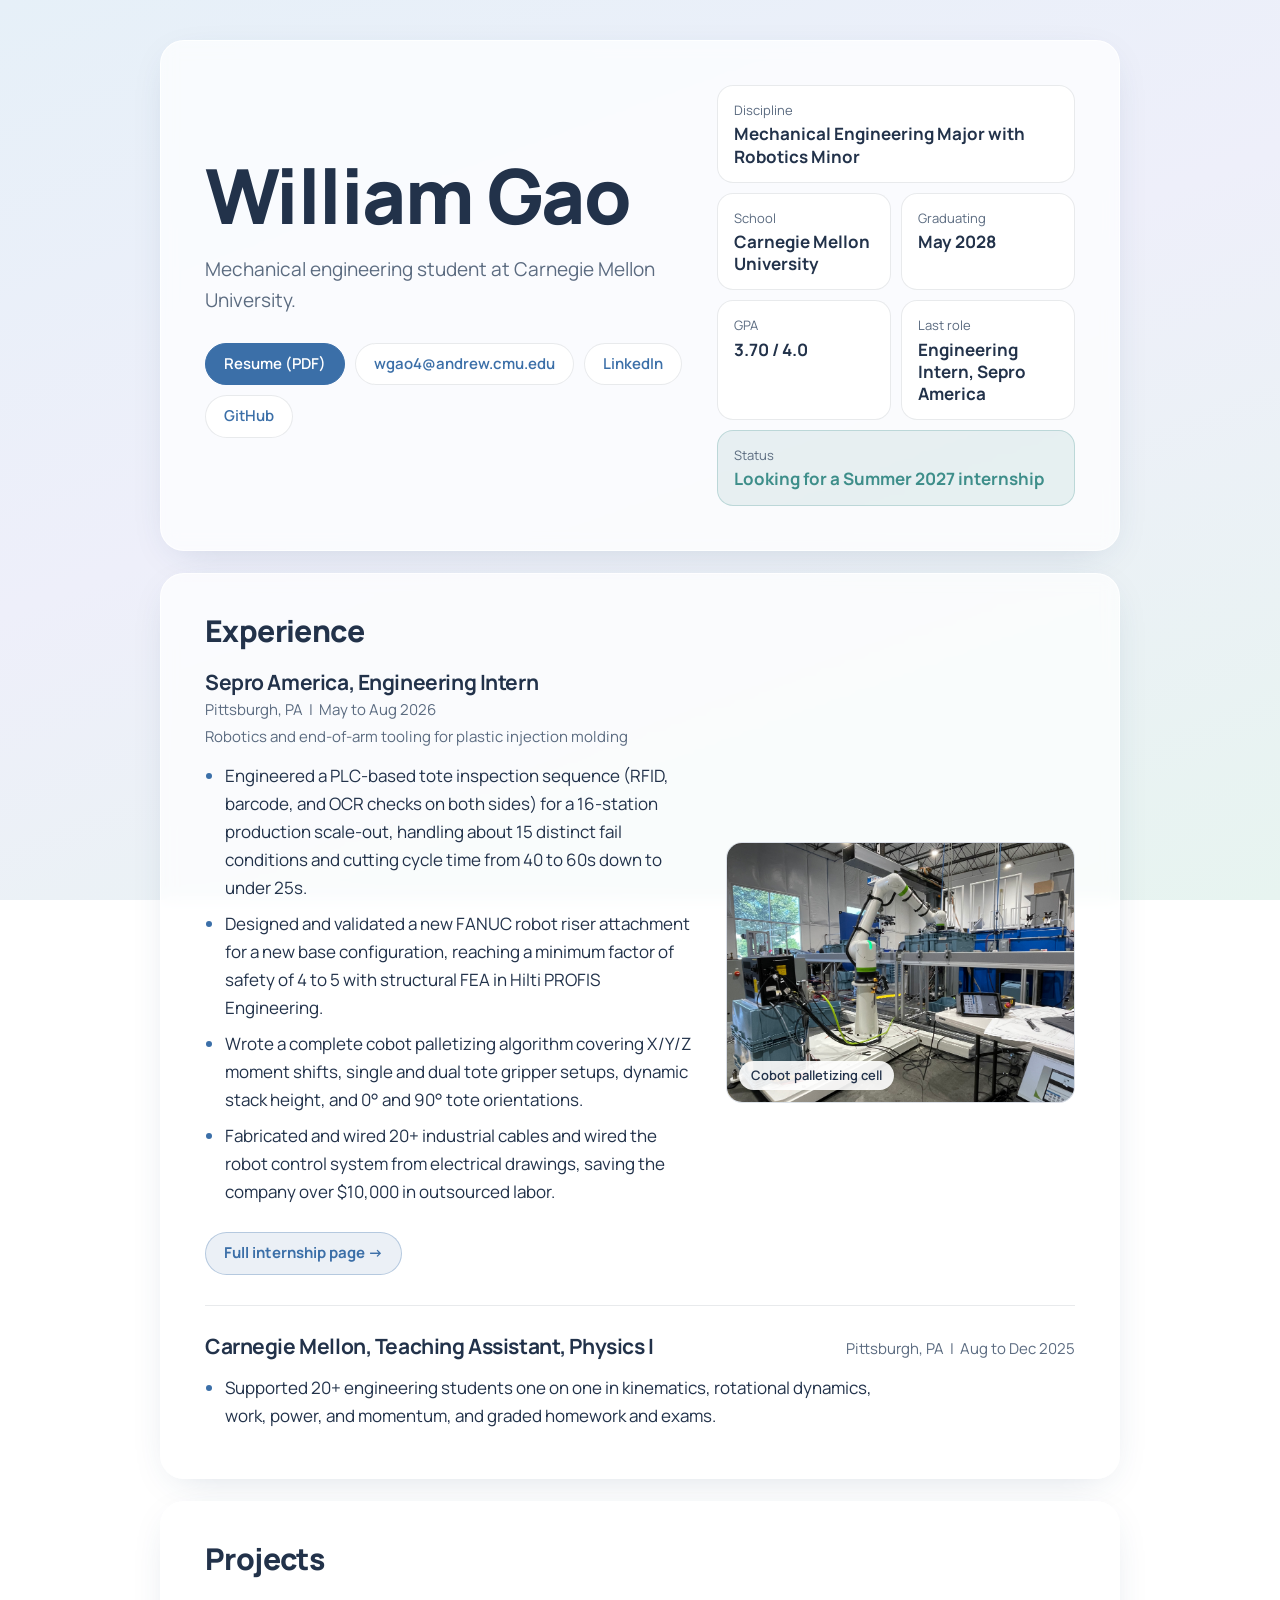
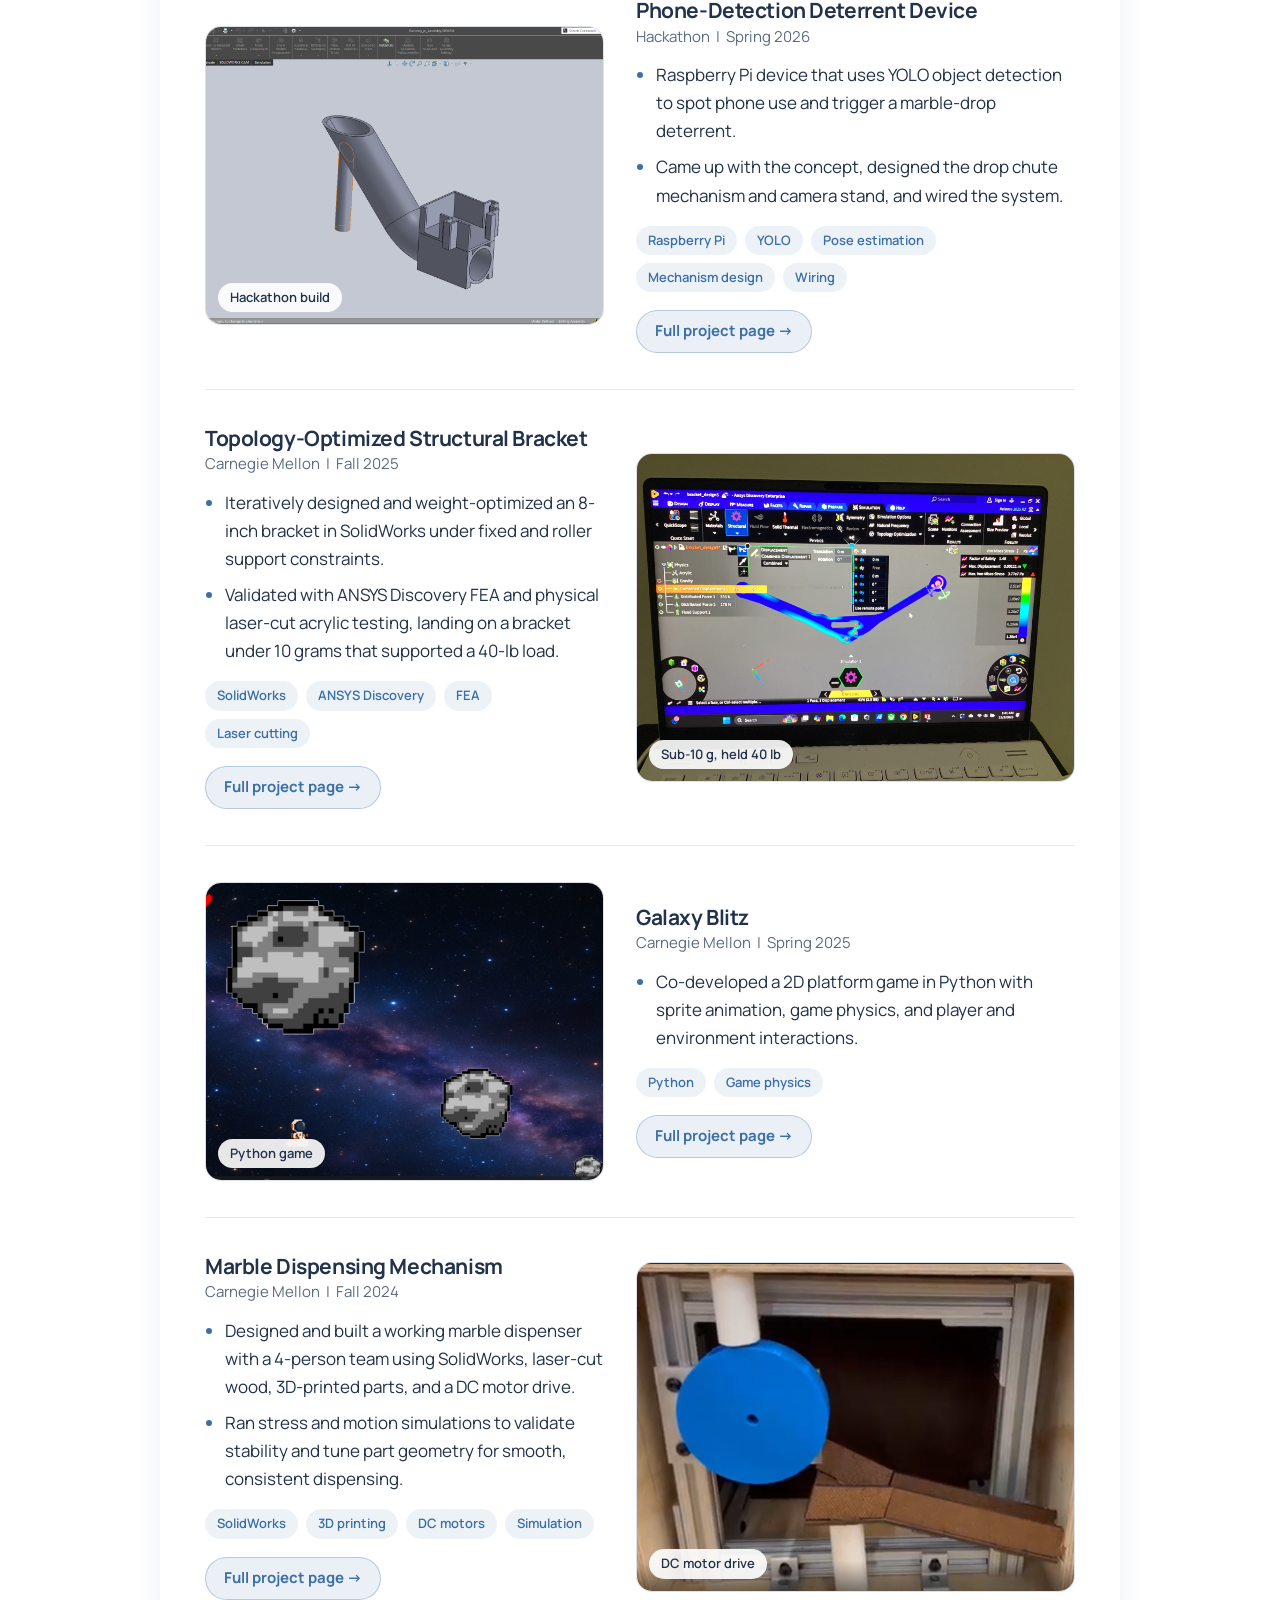
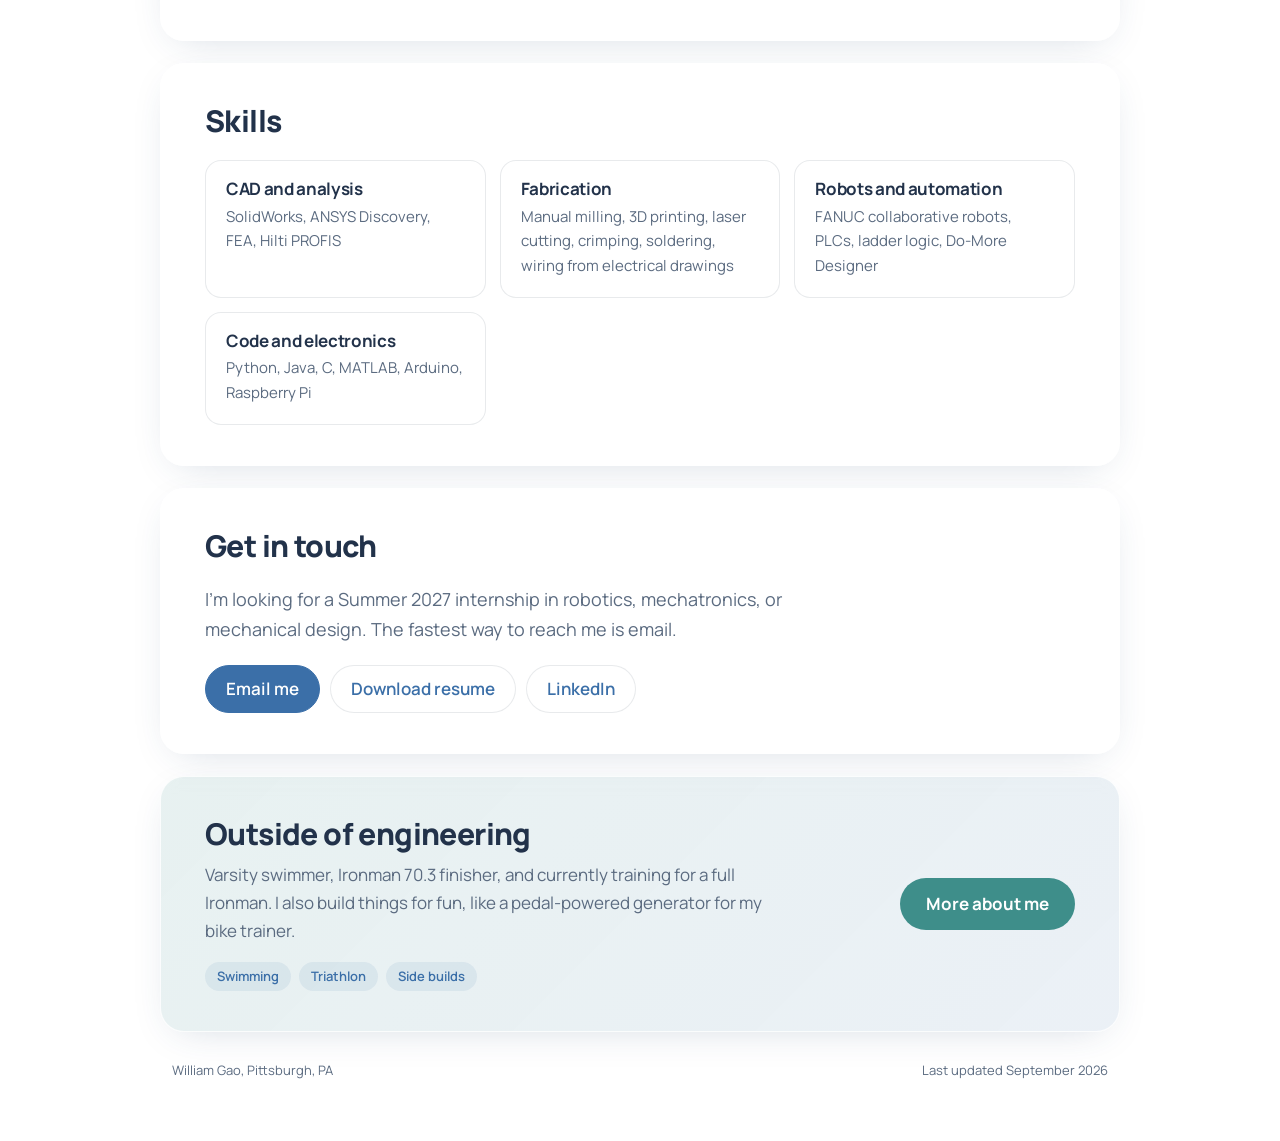
==== index.html @ 98bad340 "df" ====
<!DOCTYPE html>
<html lang="en">
<head>
<meta charset="utf-8">
<meta name="viewport" content="width=device-width, initial-scale=1">
<title>William Gao | Mechanical Engineering & Robotics</title>
<meta name="description" content="Portfolio of William Gao, mechanical engineering and robotics student at Carnegie Mellon University.">
<link rel="preconnect" href="https://fonts.googleapis.com">
<link rel="preconnect" href="https://fonts.gstatic.com" crossorigin>
<link href="https://fonts.googleapis.com/css2?family=Manrope:wght@400;500;600;700;800&display=swap" rel="stylesheet">
<link rel="stylesheet" href="style.css">
</head>
<body>
<main class="sheet">

  <header class="hero">
    <div class="hero-main">
      <h1>William Gao</h1>
      <p class="lede">Mechanical engineering student at Carnegie Mellon University.</p>
      <div class="links">
        <a href="William%20Gao%20-%20Resume.pdf">Resume (PDF)</a>
        <a href="mailto:wgao4@andrew.cmu.edu">wgao4@andrew.cmu.edu</a>
        <a href="https://www.linkedin.com/in/williamgao12">LinkedIn</a>
        <a href="https://github.com/williamgao12">GitHub</a>
      </div>
    </div>
    <div class="titleblock" aria-label="Summary">
      <div class="tb wide"><small>Discipline</small><span>Mechanical Engineering Major with Robotics Minor</span></div>
      <div class="tb l"><small>School</small><span>Carnegie Mellon University</span></div>
      <div class="tb"><small>Graduating</small><span>May 2028</span></div>
      <div class="tb l"><small>GPA</small><span>3.70 / 4.0</span></div>
      <div class="tb"><small>Last role</small><span>Engineering Intern, Sepro America</span></div>
      <div class="tb wide status"><small>Status</small><span>Looking for a Summer 2027 internship</span></div>
    </div>
  </header>

  <section id="experience">
    <h2>Experience</h2>

    <article class="job job-split">
      <div>
        <div class="job-head">
          <h3><a href="experience/sepro.html">Sepro America, Engineering Intern</a></h3>
          <span class="meta">Pittsburgh, PA &nbsp;|&nbsp; May to Aug 2026</span>
        </div>
        <p class="meta">Robotics and end-of-arm tooling for plastic injection molding</p>
        <ul class="points">
          <li>Engineered a PLC-based tote inspection sequence (RFID, barcode, and OCR checks on both sides) for a 16-station production scale-out, handling about 15 distinct fail conditions and cutting cycle time from 40 to 60s down to under 25s.</li>
          <li>Designed and validated a new FANUC robot riser attachment for a new base configuration, reaching a minimum factor of safety of 4 to 5 with structural FEA in Hilti PROFIS Engineering.</li>
          <li>Wrote a complete cobot palletizing algorithm covering X/Y/Z moment shifts, single and dual tote gripper setups, dynamic stack height, and 0° and 90° tote orientations.</li>
          <li>Fabricated and wired 20+ industrial cables and wired the robot control system from electrical drawings, saving the company over $10,000 in outsourced labor.</li>
        </ul>
        <a class="more" href="experience/sepro.html">Full internship page</a>
      </div>
      <figure class="fig">
        <img src="images/sepro-1.jpg" alt="FANUC cobot palletizing cell at Sepro America" onerror="this.parentElement.classList.add('missing')">
        <div class="empty">Add the cobot photo here:<br>images/sepro-1.jpg</div>
        <figcaption>Cobot palletizing cell</figcaption>
      </figure>
    </article>

    <article class="job">
      <div class="job-head">
        <h3>Carnegie Mellon, Teaching Assistant, Physics I</h3>
        <span class="meta">Pittsburgh, PA &nbsp;|&nbsp; Aug to Dec 2025</span>
      </div>
      <ul class="points">
        <li>Supported 20+ engineering students one on one in kinematics, rotational dynamics, work, power, and momentum, and graded homework and exams.</li>
      </ul>
    </article>
  </section>

  <section id="projects">
    <h2>Projects</h2>

    <!-- To add a photo: put the file in an "images" folder next to this page, using the file name shown in each box. -->

    <article class="project">
      <figure class="fig">
        <img src="images/phone-deterrent.png" alt="Phone-detection deterrent device with camera stand and marble chute" onerror="this.parentElement.classList.add('missing')">
        <div class="empty">Add a photo or GIF here:<br>images/phone-deterrent.png</div>
        <figcaption>Hackathon build</figcaption>
      </figure>
      <div>
        <h3><a href="projects/phone-deterrent.html">Phone-Detection Deterrent Device</a></h3>
        <p class="meta">Hackathon &nbsp;|&nbsp; Spring 2026</p>
        <ul class="points">
          <li>Raspberry Pi device that uses YOLO object detection to spot phone use and trigger a marble-drop deterrent.</li>
          <li>Came up with the concept, designed the drop chute mechanism and camera stand, and wired the system.</li>
        </ul>
        <ul class="tags"><li>Raspberry Pi</li><li>YOLO</li><li>Pose estimation</li><li>Mechanism design</li><li>Wiring</li></ul>
        <a class="more" href="projects/phone-deterrent.html">Full project page</a>
      </div>
    </article>

    <article class="project">
      <figure class="fig">
        <img src="images/bracket.jpg" alt="Topology-optimized laser-cut acrylic bracket under load" onerror="this.parentElement.classList.add('missing')">
        <div class="empty">Add a photo or FEA screenshot here:<br>images/bracket.jpg</div>
        <figcaption>Sub-10 g, held 40 lb</figcaption>
      </figure>
      <div>
        <h3><a href="projects/bracket.html">Topology-Optimized Structural Bracket</a></h3>
        <p class="meta">Carnegie Mellon &nbsp;|&nbsp; Fall 2025</p>
        <ul class="points">
          <li>Iteratively designed and weight-optimized an 8-inch bracket in SolidWorks under fixed and roller support constraints.</li>
          <li>Validated with ANSYS Discovery FEA and physical laser-cut acrylic testing, landing on a bracket under 10 grams that supported a 40-lb load.</li>
        </ul>
        <ul class="tags"><li>SolidWorks</li><li>ANSYS Discovery</li><li>FEA</li><li>Laser cutting</li></ul>
        <a class="more" href="projects/bracket.html">Full project page</a>
      </div>
    </article>

    <article class="project">
      <figure class="fig">
        <img src="images/galaxy-blitz.png" alt="Screenshot of the Galaxy Blitz 2D game" onerror="this.parentElement.classList.add('missing')">
        <div class="empty">Add a screenshot here:<br>images/galaxy-blitz.png</div>
        <figcaption>Python game</figcaption>
      </figure>
      <div>
        <h3><a href="projects/galaxy-blitz.html">Galaxy Blitz</a></h3>
        <p class="meta">Carnegie Mellon &nbsp;|&nbsp; Spring 2025</p>
        <ul class="points">
          <li>Co-developed a 2D platform game in Python with sprite animation, game physics, and player and environment interactions.</li>
        </ul>
        <ul class="tags"><li>Python</li><li>Game physics</li></ul>
        <a class="more" href="projects/galaxy-blitz.html">Full project page</a>
      </div>
    </article>

    <article class="project">
      <figure class="fig">
        <img src="images/marble-dispenser.png" alt="Motor-driven marble dispensing mechanism" onerror="this.parentElement.classList.add('missing')">
        <div class="empty">Add a photo or GIF here:<br>images/marble-dispenser.jpg</div>
        <figcaption>DC motor drive</figcaption>
      </figure>
      <div>
        <h3><a href="projects/marble-dispenser.html">Marble Dispensing Mechanism</a></h3>
        <p class="meta">Carnegie Mellon &nbsp;|&nbsp; Fall 2024</p>
        <ul class="points">
          <li>Designed and built a working marble dispenser with a 4-person team using SolidWorks, laser-cut wood, 3D-printed parts, and a DC motor drive.</li>
          <li>Ran stress and motion simulations to validate stability and tune part geometry for smooth, consistent dispensing.</li>
        </ul>
        <ul class="tags"><li>SolidWorks</li><li>3D printing</li><li>DC motors</li><li>Simulation</li></ul>
        <a class="more" href="projects/marble-dispenser.html">Full project page</a>
      </div>
    </article>
  </section>

  <section id="skills">
    <h2>Skills</h2>
    <div class="skills">
      <div><h3>CAD and analysis</h3><p>SolidWorks, ANSYS Discovery, FEA, Hilti PROFIS</p></div>
      <div><h3>Fabrication</h3><p>Manual milling, 3D printing, laser cutting, crimping, soldering, wiring from electrical drawings</p></div>
      <div><h3>Robots and automation</h3><p>FANUC collaborative robots, PLCs, ladder logic, Do-More Designer</p></div>
      <div><h3>Code and electronics</h3><p>Python, Java, C, MATLAB, Arduino, Raspberry Pi</p></div>
    </div>
  </section>

  <section id="contact" class="contact">
    <h2>Get in touch</h2>
    <p>I'm looking for a Summer 2027 internship in robotics, mechatronics, or mechanical design. The fastest way to reach me is email.</p>
    <div class="links">
      <a href="mailto:wgao4@andrew.cmu.edu">Email me</a>
      <a href="William%20Gao%20-%20Resume.pdf">Download resume</a>
      <a href="https://www.linkedin.com/in/williamgao12">LinkedIn</a>
    </div>
  </section>

  <section id="about" class="about-teaser">
    <div>
      <h2>Outside of engineering</h2>
      <p>Varsity swimmer, Ironman 70.3 finisher, and currently training for a full Ironman. I also build things for fun, like a pedal-powered generator for my bike trainer.</p>
      <ul class="tags"><li>Swimming</li><li>Triathlon</li><li>Side builds</li></ul>
    </div>
    <a class="about-btn" href="about.html">More about me</a>
  </section>

  <footer>
    <span>William Gao, Pittsburgh, PA</span>
    <span>Last updated September 2026</span>
  </footer>
</main>
</body>
</html>
---- style.css ----
:root {
  --text: #22324A;
  --text-soft: #5B6B80;
  --accent: #3B6FA8;
  --teal: #3E8E8A;
  --card: rgba(255, 255, 255, 0.72);
  --card-solid: #FFFFFF;
  --hairline: rgba(34, 50, 74, 0.10);
  --radius-lg: 24px;
  --radius-md: 16px;
  --radius-sm: 999px;
}

* { box-sizing: border-box; margin: 0; padding: 0; }
html { scroll-behavior: smooth; }
@media (prefers-reduced-motion: reduce) { html { scroll-behavior: auto; } }

body {
  font-family: "Manrope", "Segoe UI", system-ui, sans-serif;
  font-size: 17px;
  line-height: 1.65;
  color: var(--text);
  min-height: 100vh;
  background: linear-gradient(160deg, #E6F0F8 0%, #EEEFFA 45%, #E7F4F0 100%) fixed;
}

a { color: var(--accent); text-decoration: none; }
a:hover { text-decoration: underline; text-underline-offset: 3px; }
a:focus-visible, button:focus-visible { outline: 2px solid var(--accent); outline-offset: 3px; border-radius: 6px; }

h1, h2, h3 { font-family: "Manrope", "Segoe UI", sans-serif; line-height: 1.15; letter-spacing: -0.02em; }

/* Page wrapper: a column of soft floating cards */
.sheet {
  max-width: 1000px;
  margin: 40px auto;
  padding: 0 20px;
  display: flex;
  flex-direction: column;
  gap: 22px;
}

.hero, section, .phero, .crumb {
  background: var(--card);
  border: 1px solid rgba(255, 255, 255, 0.8);
  border-radius: var(--radius-lg);
  box-shadow: 0 10px 40px -18px rgba(40, 70, 110, 0.25);
  backdrop-filter: blur(8px);
  -webkit-backdrop-filter: blur(8px);
}

/* Hero */
.hero, .phero { display: grid; grid-template-columns: 1.35fr 1fr; gap: 28px; padding: 44px; align-items: center; }
.hero-main, .phero-main { padding: 0; }
.hero h1 { font-size: clamp(46px, 7vw, 76px); font-weight: 800; }
.phero h1 { font-size: clamp(34px, 5vw, 54px); font-weight: 800; }
.hero .lede, .phero .lede { font-size: 19px; color: var(--text-soft); margin-top: 14px; max-width: 40ch; }
.hero .links { margin-top: 26px; display: flex; flex-wrap: wrap; gap: 10px; }
.hero .links a {
  padding: 8px 18px; border-radius: var(--radius-sm); font-weight: 600; font-size: 15px;
  background: var(--card-solid); border: 1px solid var(--hairline);
}
.hero .links a:first-child { background: var(--accent); color: #fff; border-color: var(--accent); }
.hero .links a:hover { text-decoration: none; filter: brightness(0.97); }

.aside { margin-top: 22px; font-size: 14px; }
.aside a { color: var(--text-soft); border-bottom: 1px dotted var(--text-soft); }
.aside a:hover { color: var(--accent); border-color: var(--accent); text-decoration: none; }

/* Summary box */
.titleblock { display: grid; grid-template-columns: 1fr 1fr; gap: 10px; }
.tb { background: var(--card-solid); border-radius: var(--radius-md); padding: 14px 16px; border: 1px solid var(--hairline); }
.tb.wide { grid-column: 1 / -1; }
.tb small { display: block; font-size: 13px; color: var(--text-soft); margin-bottom: 2px; }
.tb span { font-size: 17px; font-weight: 700; line-height: 1.3; display: block; }
.tb.status { background: rgba(62, 142, 138, 0.10); border-color: rgba(62, 142, 138, 0.25); }
.tb.status span { color: var(--teal); }

/* Sections */
section { padding: 40px 44px; }
h2 { font-size: 30px; font-weight: 800; margin-bottom: 22px; }
h3 { font-size: 21px; font-weight: 700; }
.meta { color: var(--text-soft); font-size: 15px; margin-top: 2px; }

ul.points { margin-top: 12px; padding-left: 20px; max-width: 70ch; }
ul.points li { margin-bottom: 8px; }
ul.points li::marker { color: var(--accent); }

/* Experience */
.job + .job { margin-top: 30px; padding-top: 28px; border-top: 1px solid var(--hairline); }
.job-head { display: flex; justify-content: space-between; flex-wrap: wrap; gap: 4px 20px; align-items: baseline; }

/* Projects on home page */
.project { display: grid; grid-template-columns: 1fr 1.1fr; gap: 32px; align-items: center; }
.project + .project { margin-top: 36px; padding-top: 36px; border-top: 1px solid var(--hairline); }
.project:nth-of-type(even) .fig { order: 2; }
.project h3 a, .job h3 a { color: var(--text); }
.project h3 a:hover, .job h3 a:hover { color: var(--accent); }
.more { display: inline-block; margin-top: 16px; font-weight: 700; font-size: 15px; }

.fig {
  position: relative; border-radius: var(--radius-md); overflow: hidden; aspect-ratio: 4 / 3;
  background: linear-gradient(135deg, #F3F7FB, #EEF1F9);
  border: 1px solid var(--hairline);
}
.fig img, .fig video { width: 100%; height: 100%; object-fit: cover; display: block; }
.fig .empty { position: absolute; inset: 0; display: none; place-items: center; text-align: center; padding: 24px; color: var(--text-soft); font-size: 14px; }
.fig.missing .empty { display: grid; }
.fig.missing img, .fig.missing video { display: none; }
.job-media { margin-top: 22px; grid-template-columns: repeat(auto-fit, minmax(220px, 1fr)); }
.fig figcaption {
  position: absolute; left: 12px; bottom: 12px; font-size: 13px; font-weight: 600;
  padding: 4px 12px; border-radius: var(--radius-sm);
  background: rgba(255, 255, 255, 0.9); color: var(--text);
}

.tags { display: flex; flex-wrap: wrap; gap: 8px; margin-top: 16px; }
.tags li { list-style: none; font-size: 13px; font-weight: 600; padding: 4px 12px; border-radius: var(--radius-sm); background: rgba(59, 111, 168, 0.09); color: var(--accent); }

/* Skills */
.skills { display: grid; grid-template-columns: repeat(auto-fit, minmax(210px, 1fr)); gap: 14px; }
.skills div { background: var(--card-solid); border: 1px solid var(--hairline); border-radius: var(--radius-md); padding: 18px 20px; }
.skills h3 { font-size: 17px; margin-bottom: 6px; }
.skills p { color: var(--text-soft); font-size: 15px; }

/* Contact */
.contact p { max-width: 60ch; font-size: 18px; color: var(--text-soft); }
.contact .links { margin-top: 20px; display: flex; flex-wrap: wrap; gap: 10px; }
.contact .links a { padding: 9px 20px; border-radius: var(--radius-sm); font-weight: 600; background: var(--card-solid); border: 1px solid var(--hairline); }
.contact .links a:first-child { background: var(--accent); color: #fff; border-color: var(--accent); }
.contact .links a:hover { text-decoration: none; filter: brightness(0.97); }

footer { padding: 6px 12px 20px; font-size: 13px; color: var(--text-soft); display: flex; justify-content: space-between; flex-wrap: wrap; gap: 8px; }

/* Project detail pages */
.crumb { align-self: flex-start; padding: 8px 18px; border-radius: var(--radius-sm); font-weight: 600; font-size: 15px; }
.prose { max-width: 68ch; }
.prose p + p { margin-top: 14px; }
.todo { border-radius: var(--radius-md); padding: 14px 18px; background: rgba(59, 111, 168, 0.07); border: 1px dashed rgba(59, 111, 168, 0.35); color: var(--text-soft); font-style: italic; }
.gallery { display: grid; grid-template-columns: repeat(auto-fit, minmax(260px, 1fr)); gap: 18px; }
.pager { display: flex; justify-content: space-between; flex-wrap: wrap; gap: 12px; font-weight: 700; }
section:has(.pager) { padding: 22px 32px; }

@media (max-width: 760px) {
  body { font-size: 16px; }
  .sheet { margin: 18px auto; padding: 0 12px; gap: 16px; }
  .hero, .phero { grid-template-columns: 1fr; padding: 28px 22px; }
  section { padding: 28px 22px; }
  .project { grid-template-columns: 1fr; gap: 18px; }
  .project:nth-of-type(even) .fig { order: 0; }
}

.about-teaser { display: flex; align-items: center; justify-content: space-between; gap: 28px; flex-wrap: wrap;
  background: linear-gradient(135deg, rgba(62, 142, 138, 0.12), rgba(59, 111, 168, 0.10)); }
.about-teaser h2 { margin-bottom: 10px; }
.about-teaser p { max-width: 56ch; color: var(--text-soft); font-size: 17px; }
.about-btn { flex-shrink: 0; padding: 12px 26px; border-radius: 999px; font-weight: 700; background: var(--teal); color: #fff; }
.about-btn:hover { text-decoration: none; filter: brightness(0.95); }

.fig:has(video):not(.missing) { aspect-ratio: auto; background: #1f2a3a; }
.fig video { height: auto; max-height: 80vh; object-fit: contain; }


/* Quick questions bubbles on the about page */
.qa-grid { display: grid; grid-template-columns: repeat(auto-fit, minmax(210px, 1fr)); gap: 14px; }
.qa { background: var(--card-solid); border: 1px solid var(--hairline); border-radius: 20px 20px 20px 6px; padding: 16px 18px; }
.qa .q { font-size: 14px; font-weight: 700; color: var(--accent); }
.qa .a { margin-top: 4px; font-size: 16px; color: var(--text); }


/* Text next to photo/video on the Sepro page */
.split { display: grid; grid-template-columns: 1.25fr 1fr; gap: 36px; align-items: center; }
.split .prose { margin-top: 18px; }
.split .fig:has(video):not(.missing) { max-width: 360px; justify-self: center; width: 100%; }
@media (max-width: 760px) {
  .split { grid-template-columns: 1fr; gap: 22px; }
}


/* Two photos stacked on the right */
.media-stack { display: flex; flex-direction: column; gap: 16px; }


/* Make "Full project page" links look like buttons */
.more {
  display: inline-block;
  margin-top: 18px;
  padding: 8px 18px;
  border-radius: 999px;
  font-size: 15px;
  font-weight: 700;
  color: var(--accent);
  background: rgba(59, 111, 168, 0.10);
  border: 1px solid rgba(59, 111, 168, 0.30);
  transition: background 0.15s ease, color 0.15s ease;
}
.more::after { content: " \2192"; }
.more:hover {
  text-decoration: none;
  color: #fff;
  background: var(--accent);
  border-color: var(--accent);
}


/* Sepro experience with the cobot photo beside it on the home page */
.job-split { display: grid; grid-template-columns: 1.4fr 1fr; gap: 32px; align-items: center; }
.job-split .job-head { flex-direction: column; gap: 2px; }
@media (max-width: 760px) { .job-split { grid-template-columns: 1fr; gap: 18px; } }


/* Let video boxes hug the video instead of stretching to match photos */
.gallery { align-items: start; }
.fig:has(video):not(.missing) { background: transparent; border: none; }
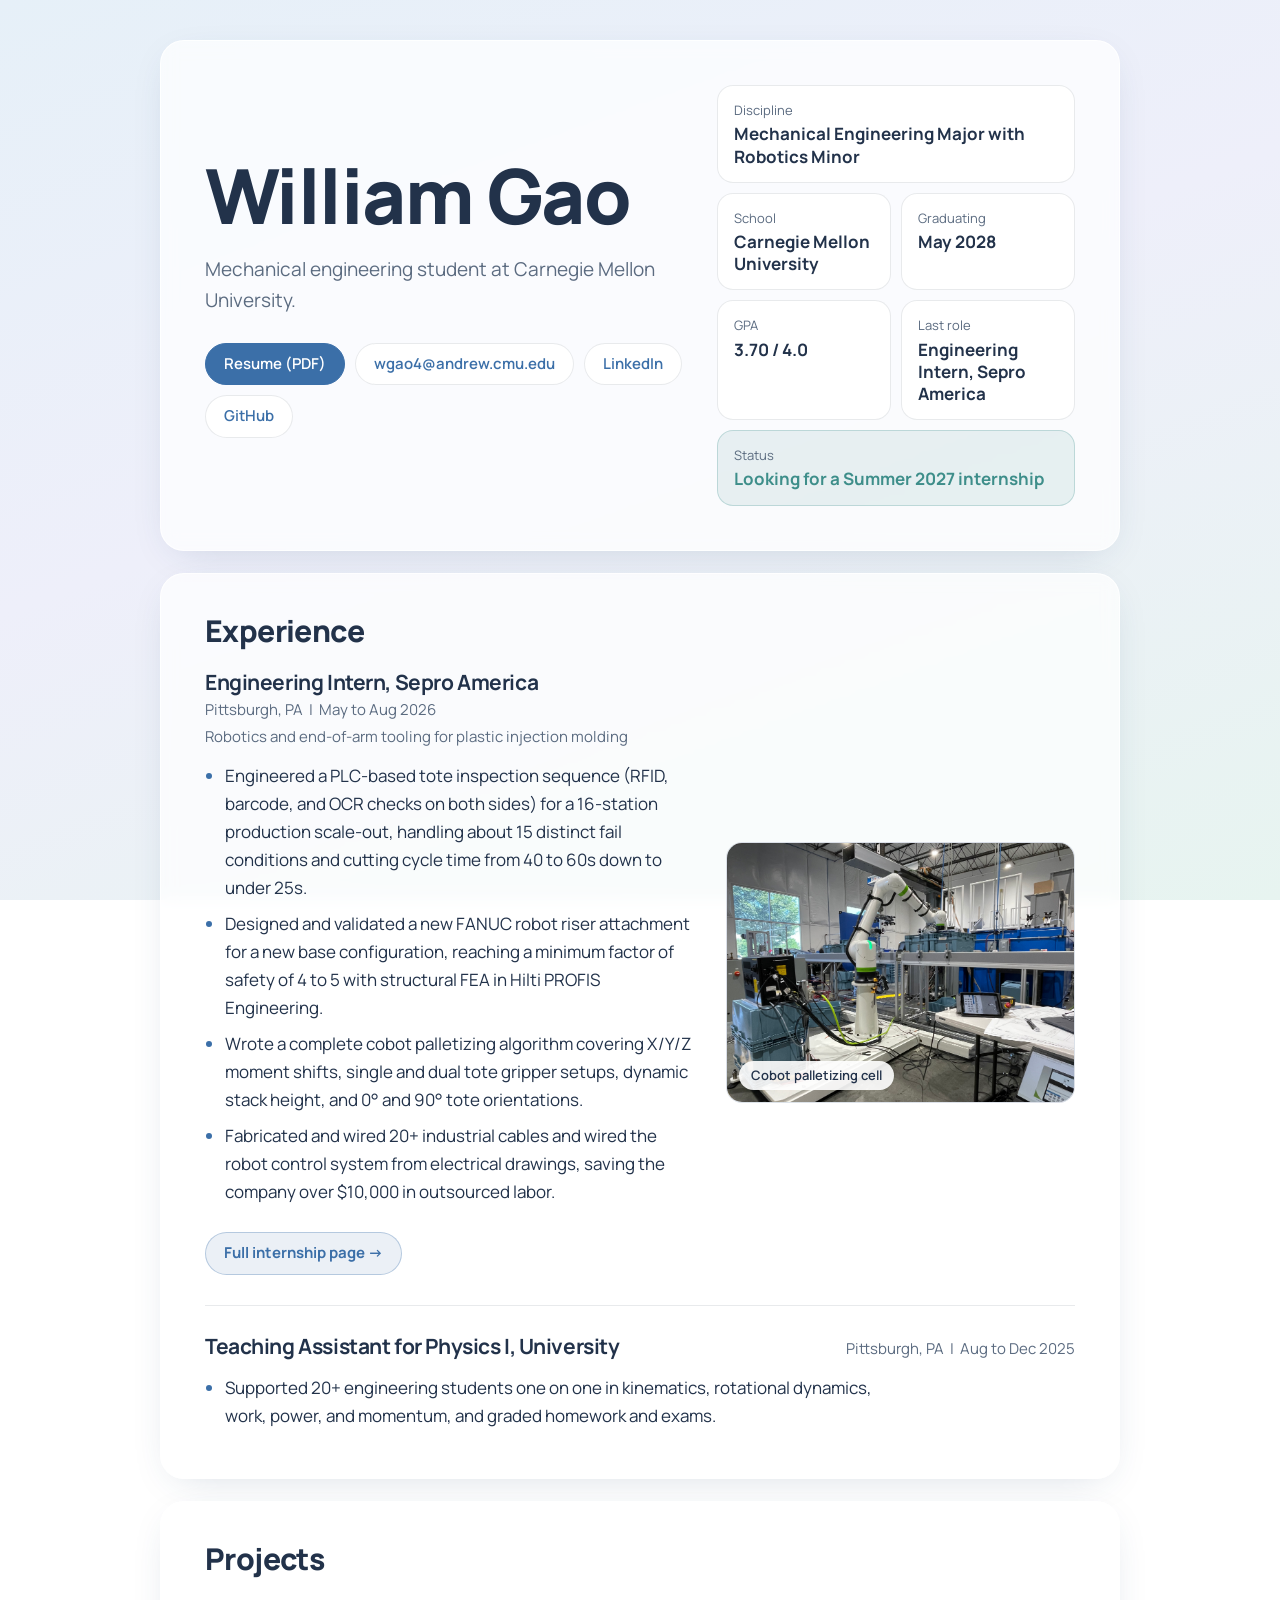
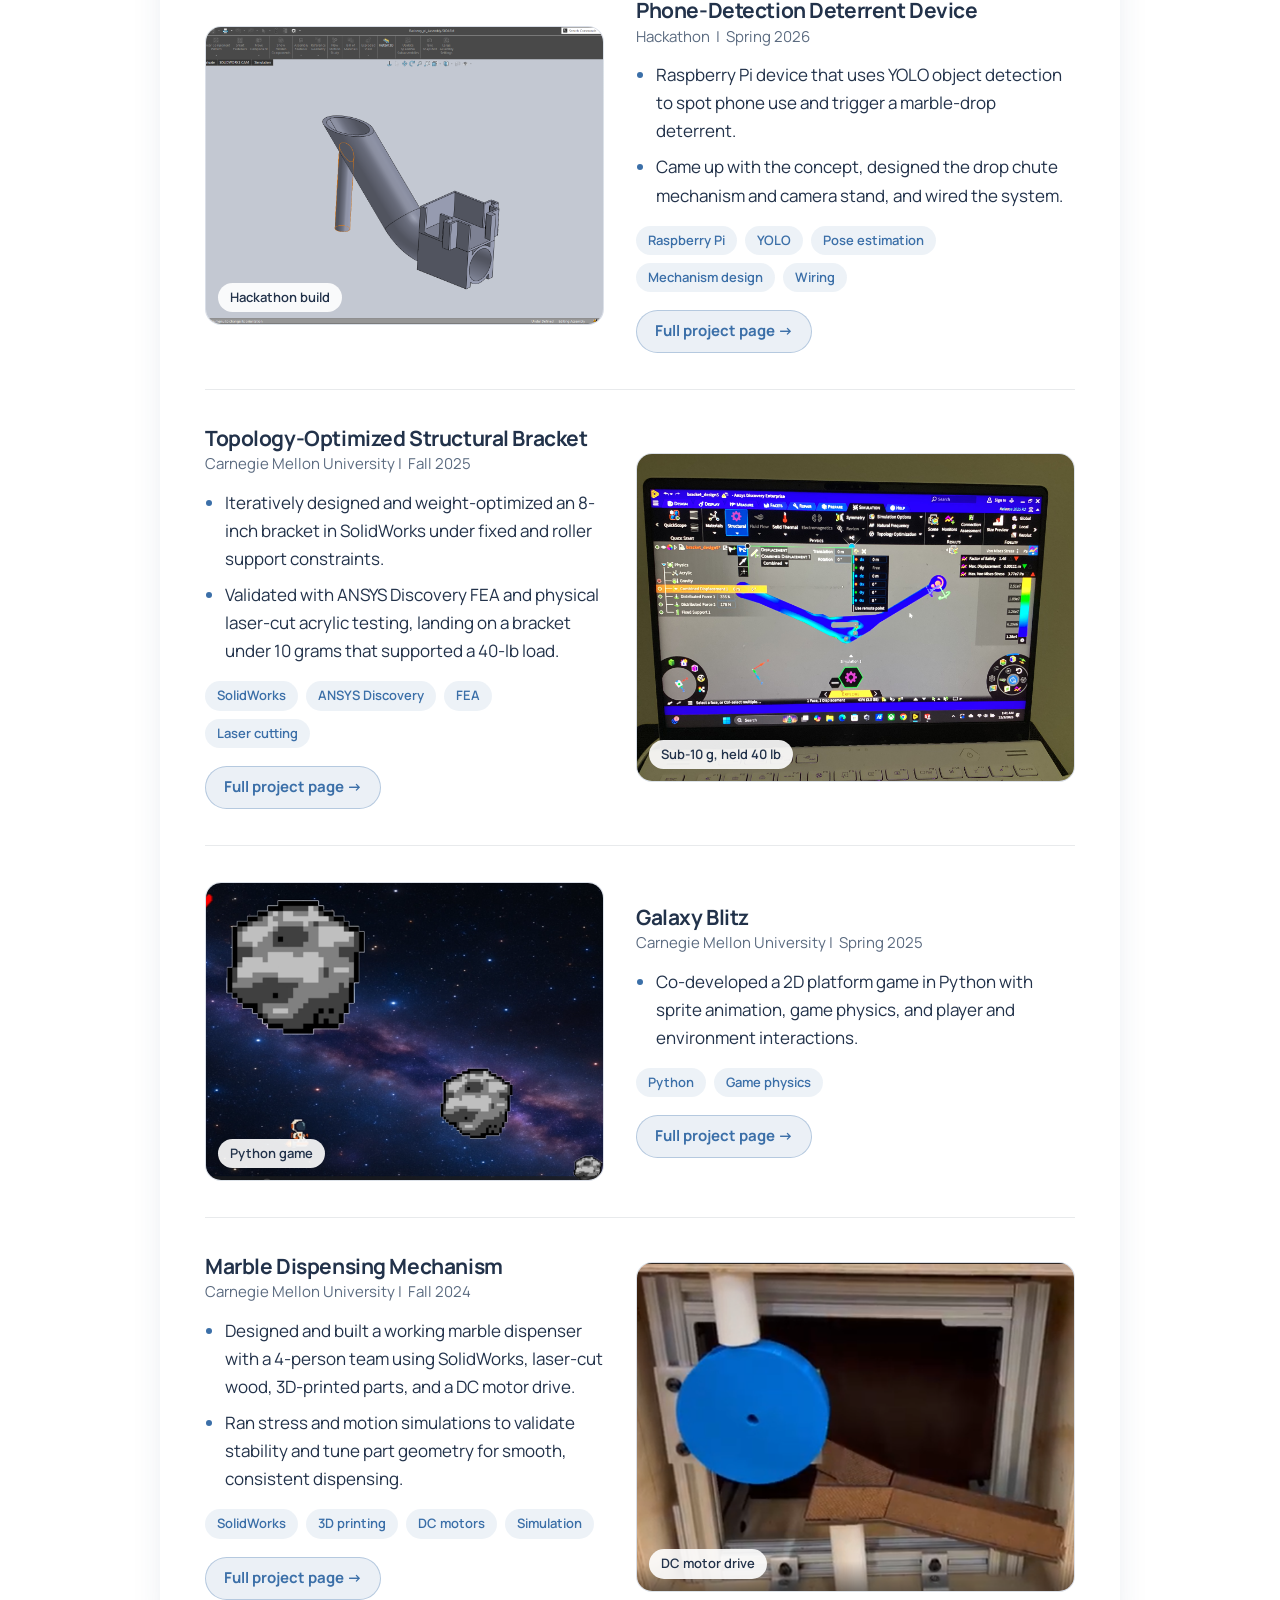
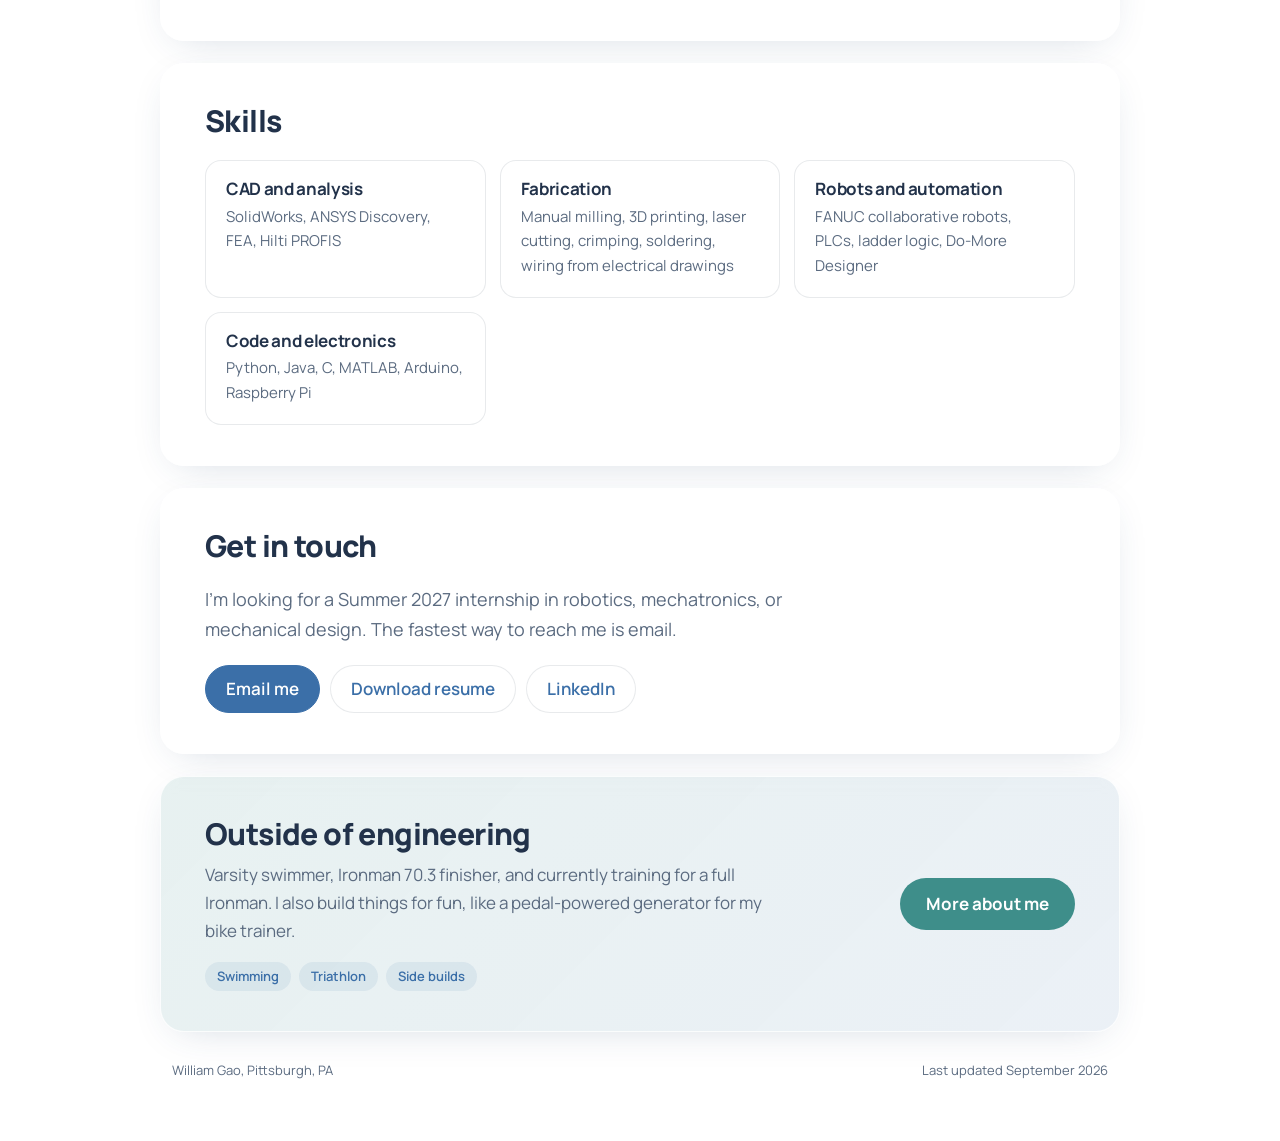
==== commit 0c00745f: "sdf" ====
--- a/index.html
+++ b/index.html
@@ -40,7 +40,7 @@
     <article class="job job-split">
       <div>
         <div class="job-head">
-          <h3><a href="experience/sepro.html">Sepro America, Engineering Intern</a></h3>
+          <h3><a href="experience/sepro.html">Engineering Intern, Sepro America</a></h3>
           <span class="meta">Pittsburgh, PA &nbsp;|&nbsp; May to Aug 2026</span>
         </div>
         <p class="meta">Robotics and end-of-arm tooling for plastic injection molding</p>
@@ -61,7 +61,7 @@
 
     <article class="job">
       <div class="job-head">
-        <h3>Carnegie Mellon, Teaching Assistant, Physics I</h3>
+        <h3>Teaching Assistant for Physics I, University</h3>
         <span class="meta">Pittsburgh, PA &nbsp;|&nbsp; Aug to Dec 2025</span>
       </div>
       <ul class="points">
@@ -101,7 +101,7 @@
       </figure>
       <div>
         <h3><a href="projects/bracket.html">Topology-Optimized Structural Bracket</a></h3>
-        <p class="meta">Carnegie Mellon &nbsp;|&nbsp; Fall 2025</p>
+        <p class="meta">Carnegie Mellon University&nbsp;|&nbsp; Fall 2025</p>
         <ul class="points">
           <li>Iteratively designed and weight-optimized an 8-inch bracket in SolidWorks under fixed and roller support constraints.</li>
           <li>Validated with ANSYS Discovery FEA and physical laser-cut acrylic testing, landing on a bracket under 10 grams that supported a 40-lb load.</li>
@@ -119,7 +119,7 @@
       </figure>
       <div>
         <h3><a href="projects/galaxy-blitz.html">Galaxy Blitz</a></h3>
-        <p class="meta">Carnegie Mellon &nbsp;|&nbsp; Spring 2025</p>
+        <p class="meta">Carnegie Mellon University&nbsp;|&nbsp; Spring 2025</p>
         <ul class="points">
           <li>Co-developed a 2D platform game in Python with sprite animation, game physics, and player and environment interactions.</li>
         </ul>
@@ -136,7 +136,7 @@
       </figure>
       <div>
         <h3><a href="projects/marble-dispenser.html">Marble Dispensing Mechanism</a></h3>
-        <p class="meta">Carnegie Mellon &nbsp;|&nbsp; Fall 2024</p>
+        <p class="meta">Carnegie Mellon University&nbsp;|&nbsp; Fall 2024</p>
         <ul class="points">
           <li>Designed and built a working marble dispenser with a 4-person team using SolidWorks, laser-cut wood, 3D-printed parts, and a DC motor drive.</li>
           <li>Ran stress and motion simulations to validate stability and tune part geometry for smooth, consistent dispensing.</li>
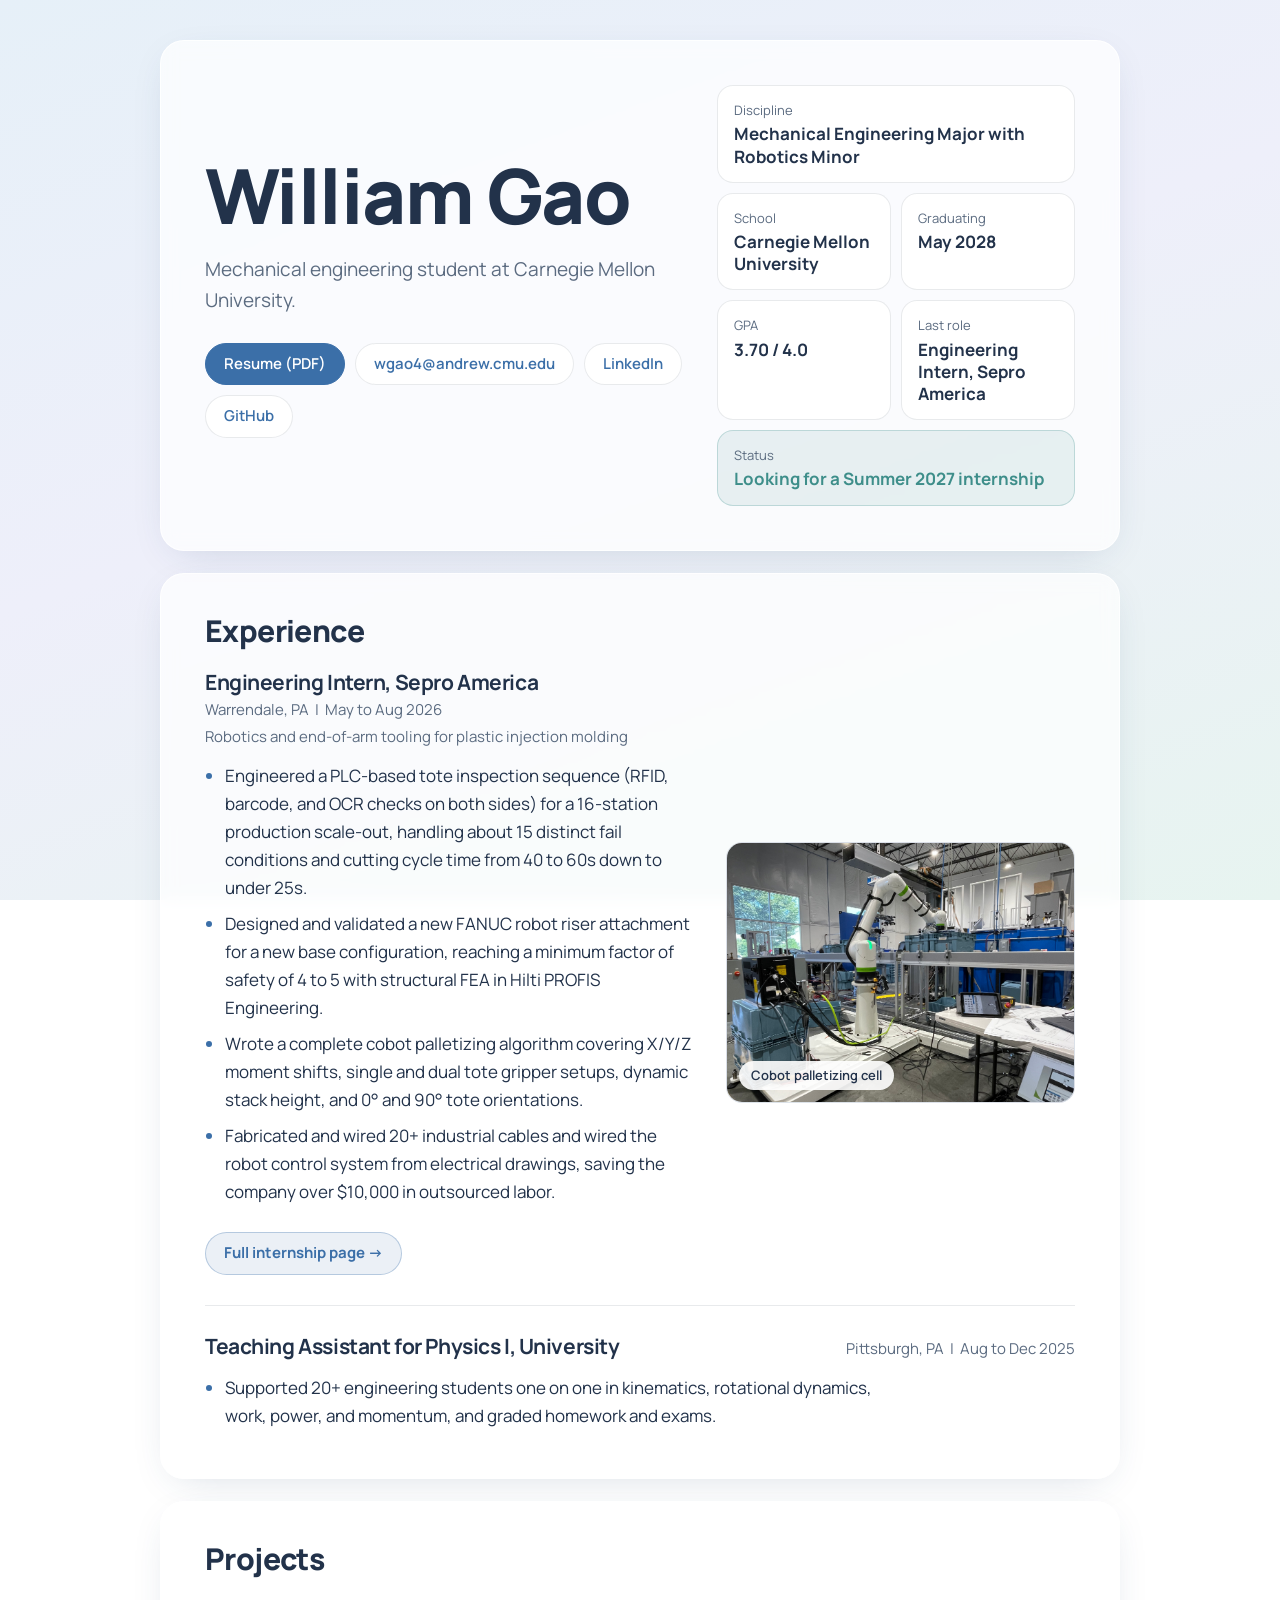
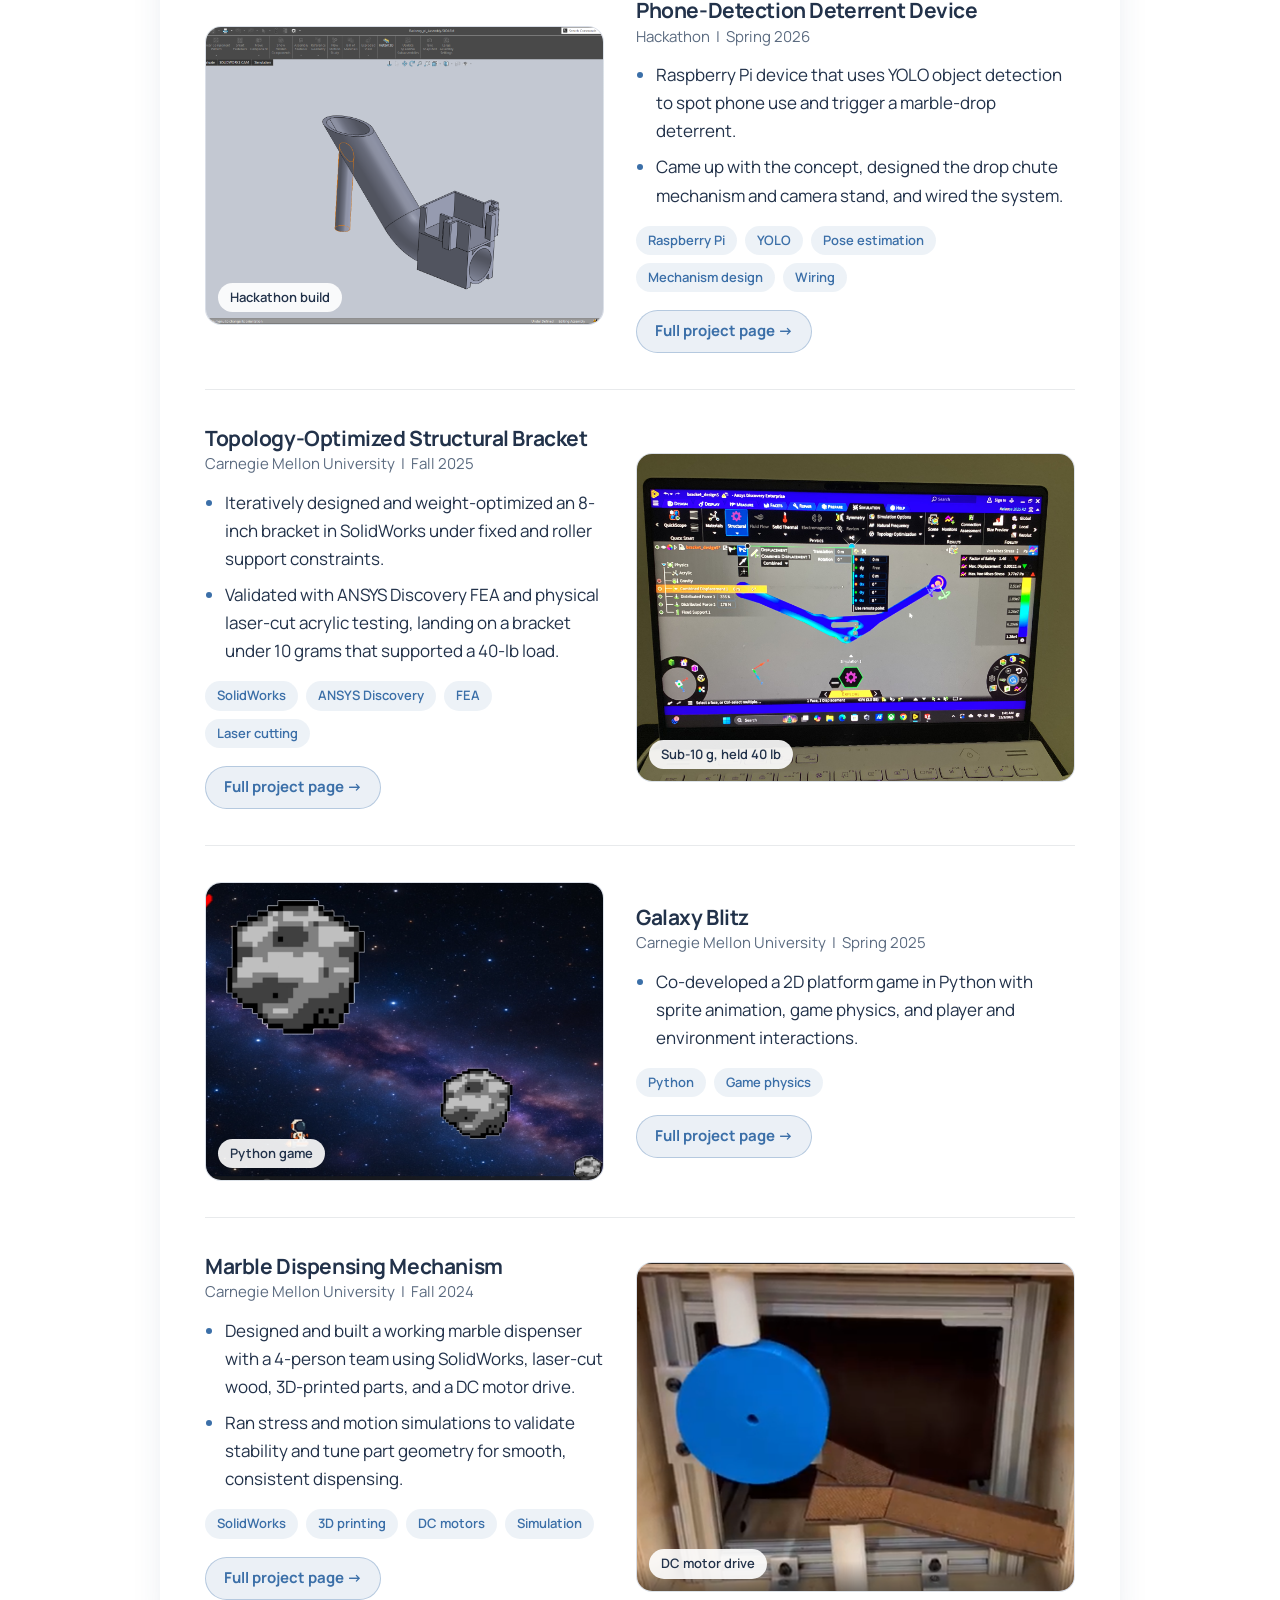
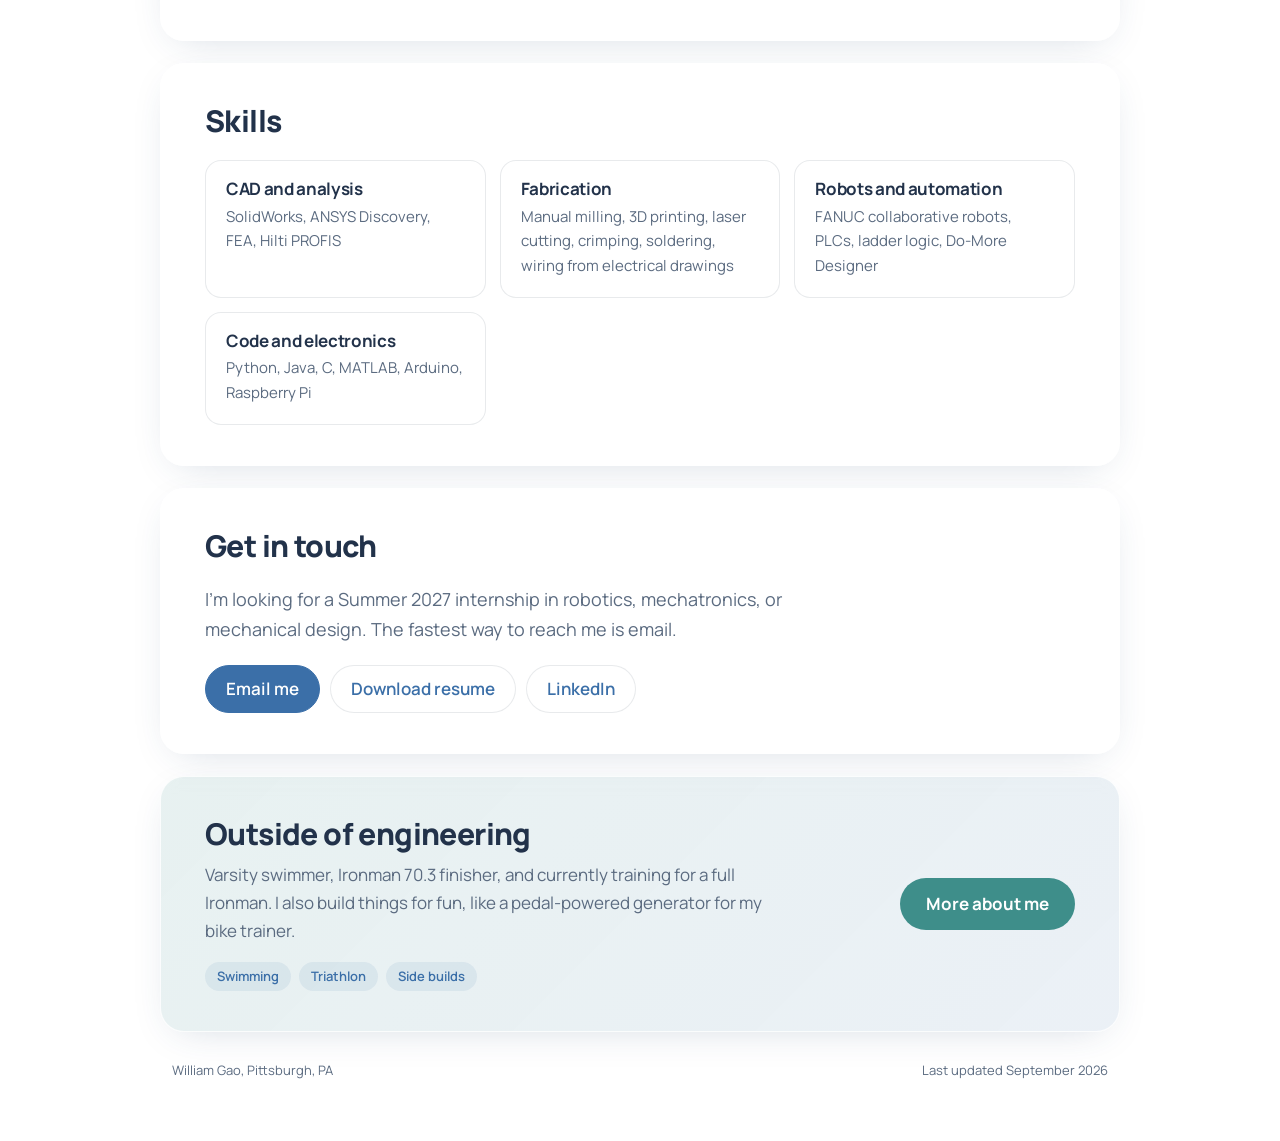
==== commit c76b4d5c: "h" ====
--- a/index.html
+++ b/index.html
@@ -41,7 +41,7 @@
       <div>
         <div class="job-head">
           <h3><a href="experience/sepro.html">Engineering Intern, Sepro America</a></h3>
-          <span class="meta">Pittsburgh, PA &nbsp;|&nbsp; May to Aug 2026</span>
+          <span class="meta">Warrendale, PA &nbsp;|&nbsp; May to Aug 2026</span>
         </div>
         <p class="meta">Robotics and end-of-arm tooling for plastic injection molding</p>
         <ul class="points">
@@ -101,7 +101,7 @@
       </figure>
       <div>
         <h3><a href="projects/bracket.html">Topology-Optimized Structural Bracket</a></h3>
-        <p class="meta">Carnegie Mellon University&nbsp;|&nbsp; Fall 2025</p>
+        <p class="meta">Carnegie Mellon University &nbsp;|&nbsp; Fall 2025</p>
         <ul class="points">
           <li>Iteratively designed and weight-optimized an 8-inch bracket in SolidWorks under fixed and roller support constraints.</li>
           <li>Validated with ANSYS Discovery FEA and physical laser-cut acrylic testing, landing on a bracket under 10 grams that supported a 40-lb load.</li>
@@ -119,7 +119,7 @@
       </figure>
       <div>
         <h3><a href="projects/galaxy-blitz.html">Galaxy Blitz</a></h3>
-        <p class="meta">Carnegie Mellon University&nbsp;|&nbsp; Spring 2025</p>
+        <p class="meta">Carnegie Mellon University &nbsp;|&nbsp; Spring 2025</p>
         <ul class="points">
           <li>Co-developed a 2D platform game in Python with sprite animation, game physics, and player and environment interactions.</li>
         </ul>
@@ -136,7 +136,7 @@
       </figure>
       <div>
         <h3><a href="projects/marble-dispenser.html">Marble Dispensing Mechanism</a></h3>
-        <p class="meta">Carnegie Mellon University&nbsp;|&nbsp; Fall 2024</p>
+        <p class="meta">Carnegie Mellon University &nbsp;|&nbsp; Fall 2024</p>
         <ul class="points">
           <li>Designed and built a working marble dispenser with a 4-person team using SolidWorks, laser-cut wood, 3D-printed parts, and a DC motor drive.</li>
           <li>Ran stress and motion simulations to validate stability and tune part geometry for smooth, consistent dispensing.</li>
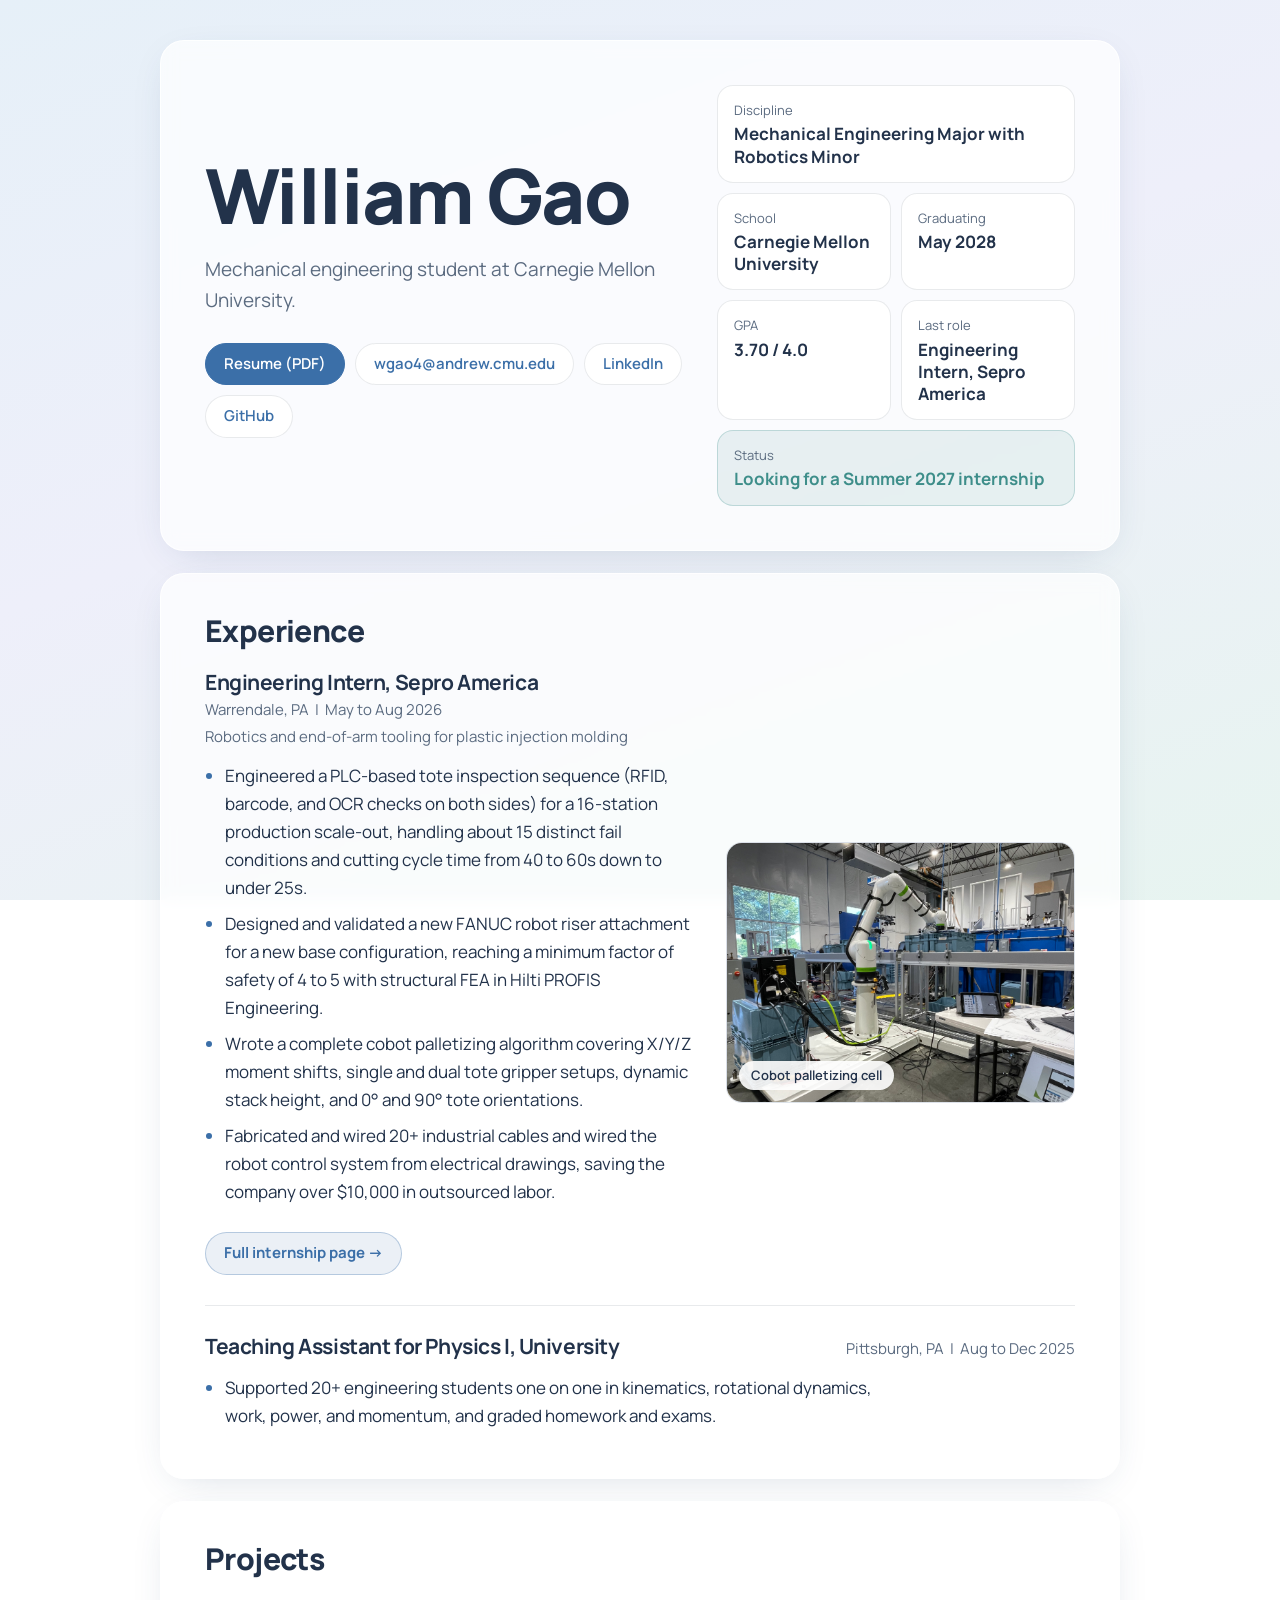
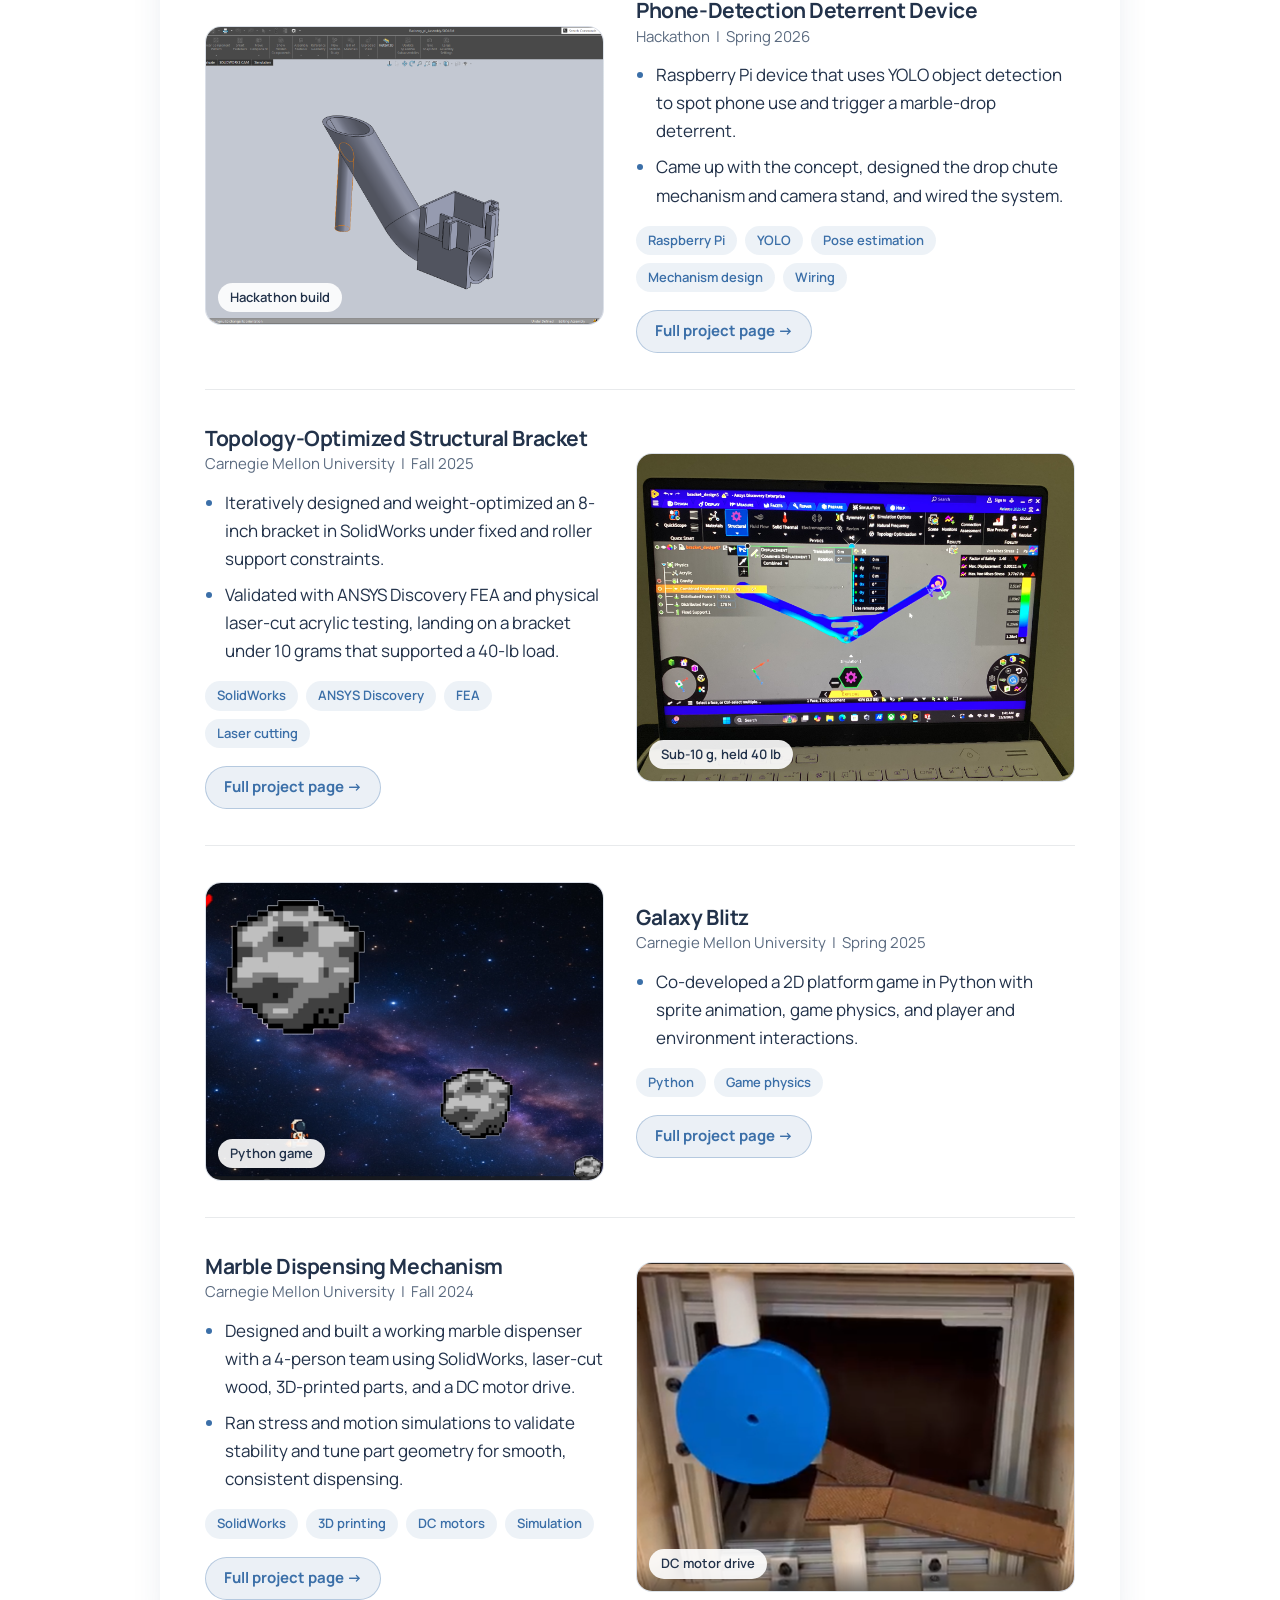
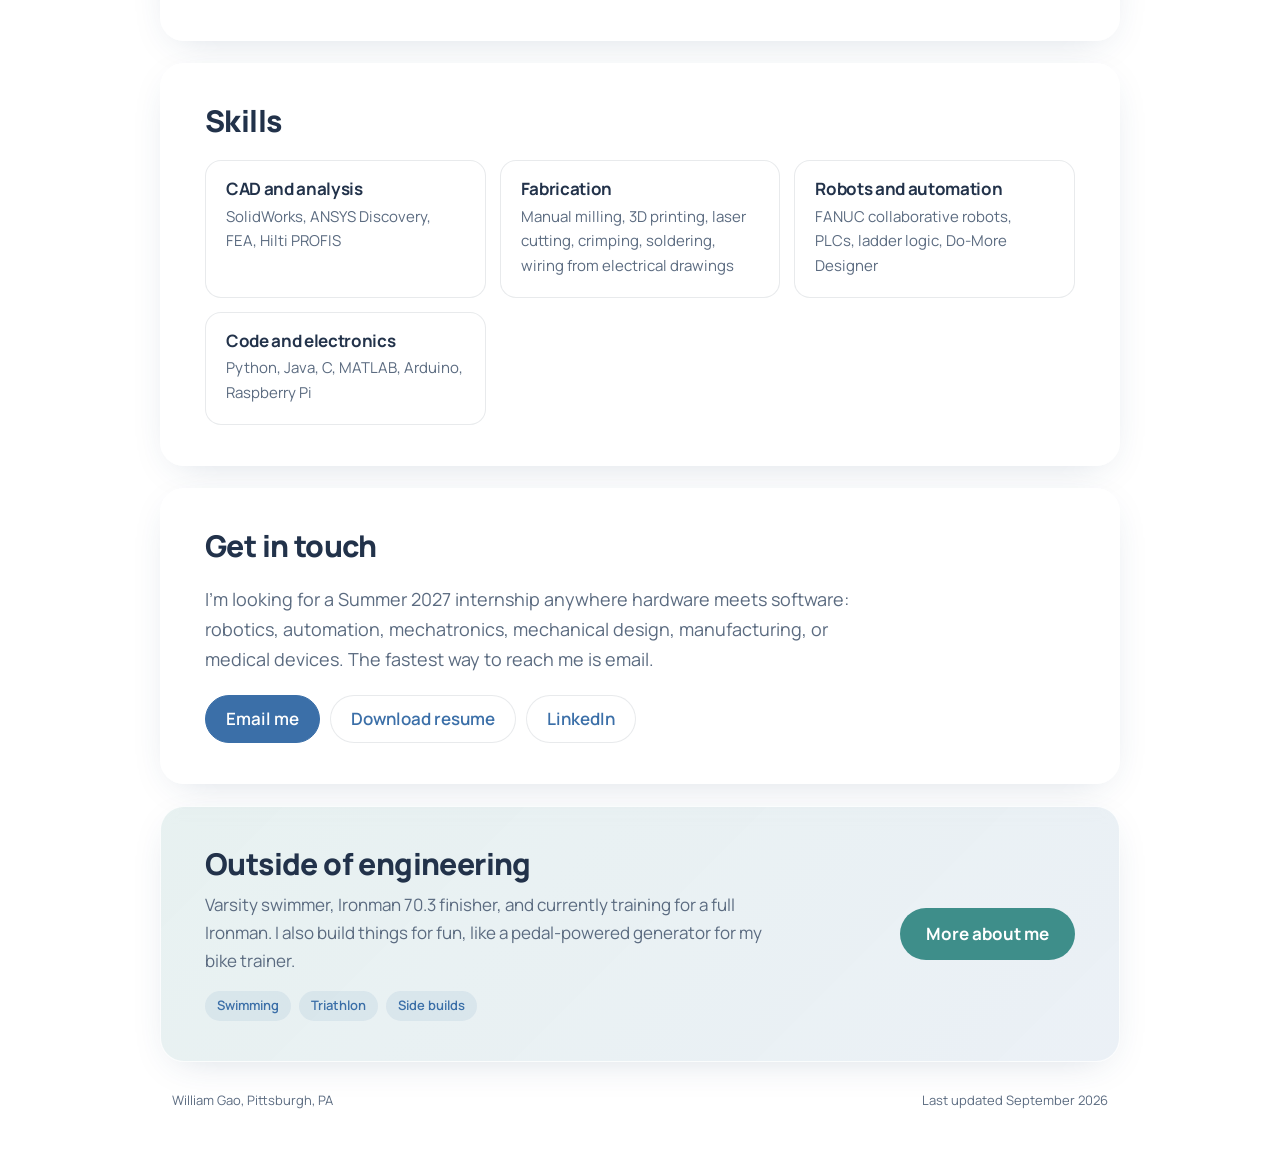
==== commit 538291a5: "iosdf" ====
--- a/index.html
+++ b/index.html
@@ -159,7 +159,7 @@
 
   <section id="contact" class="contact">
     <h2>Get in touch</h2>
-    <p>I'm looking for a Summer 2027 internship in robotics, mechatronics, or mechanical design. The fastest way to reach me is email.</p>
+    <p>I'm looking for a Summer 2027 internship anywhere hardware meets software: robotics, automation, mechatronics, mechanical design, manufacturing, or medical devices. The fastest way to reach me is email.</p>
     <div class="links">
       <a href="mailto:wgao4@andrew.cmu.edu">Email me</a>
       <a href="William%20Gao%20-%20Resume.pdf">Download resume</a>
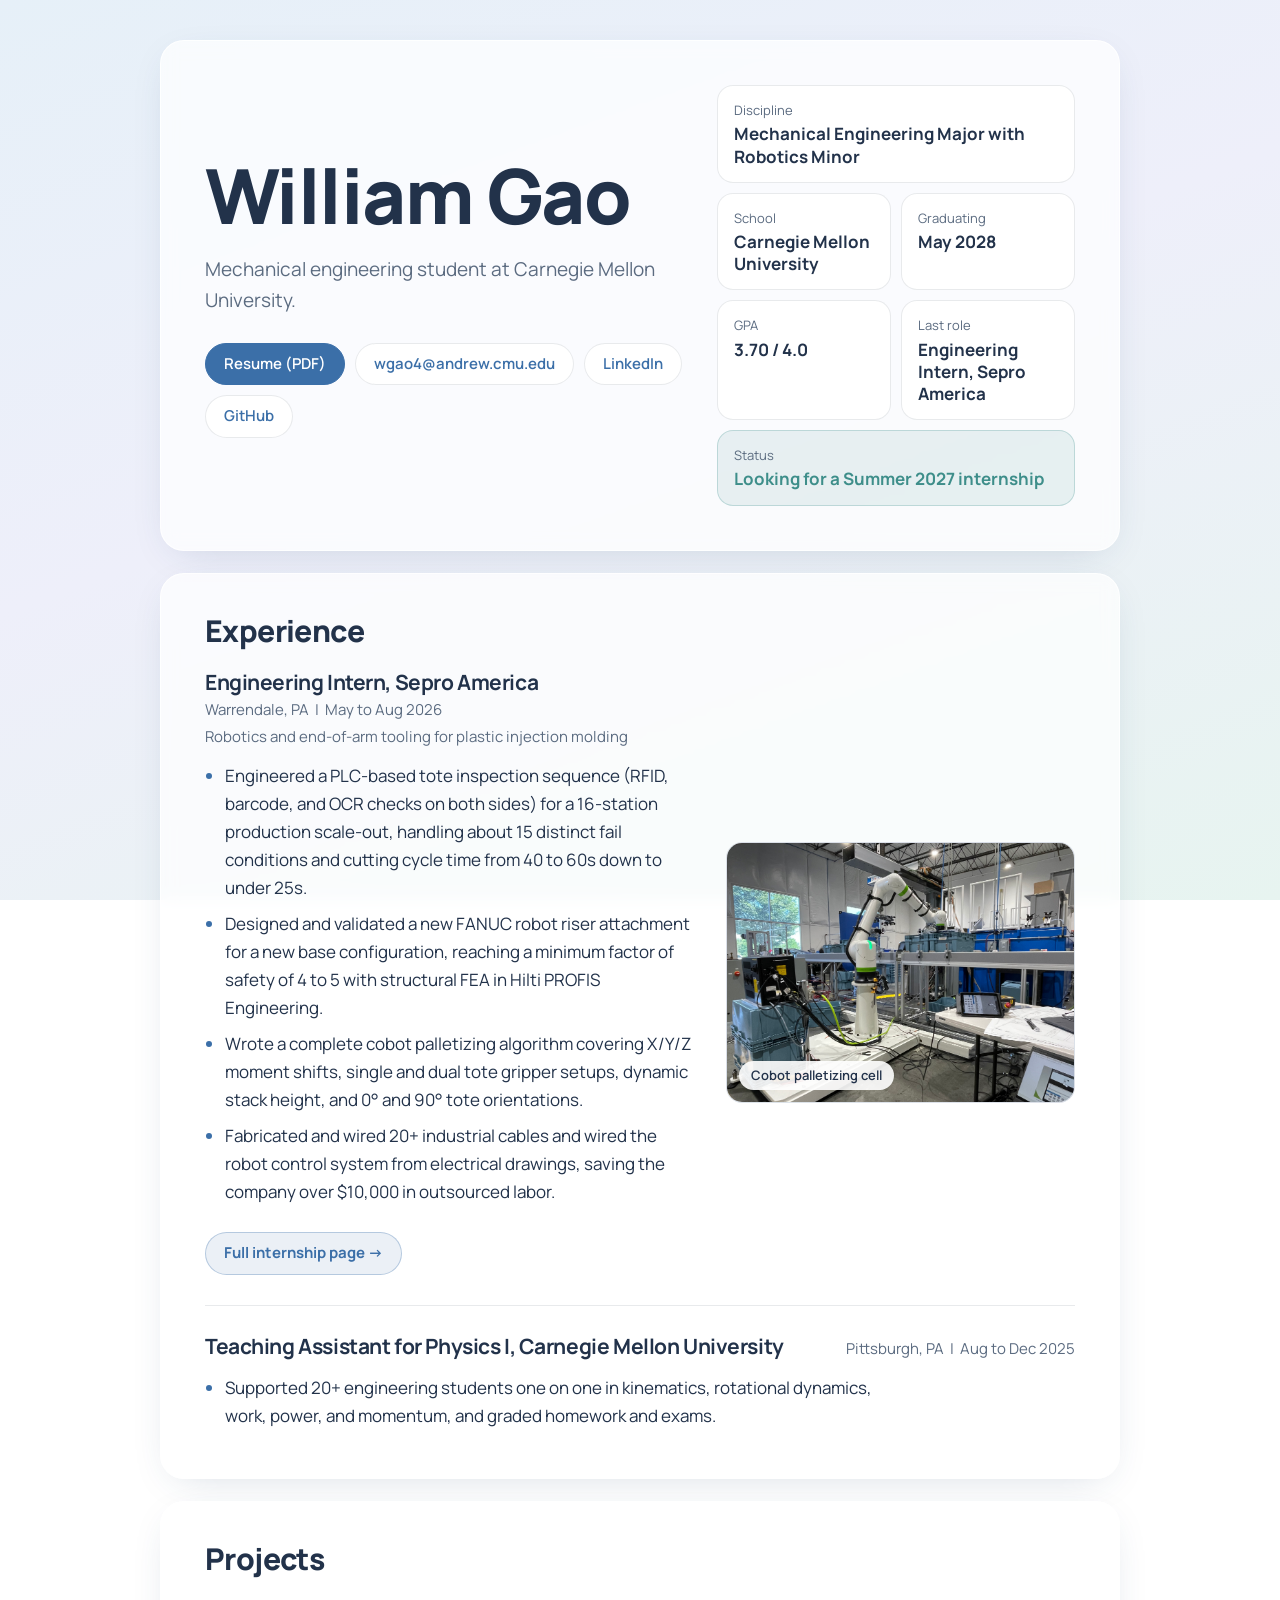
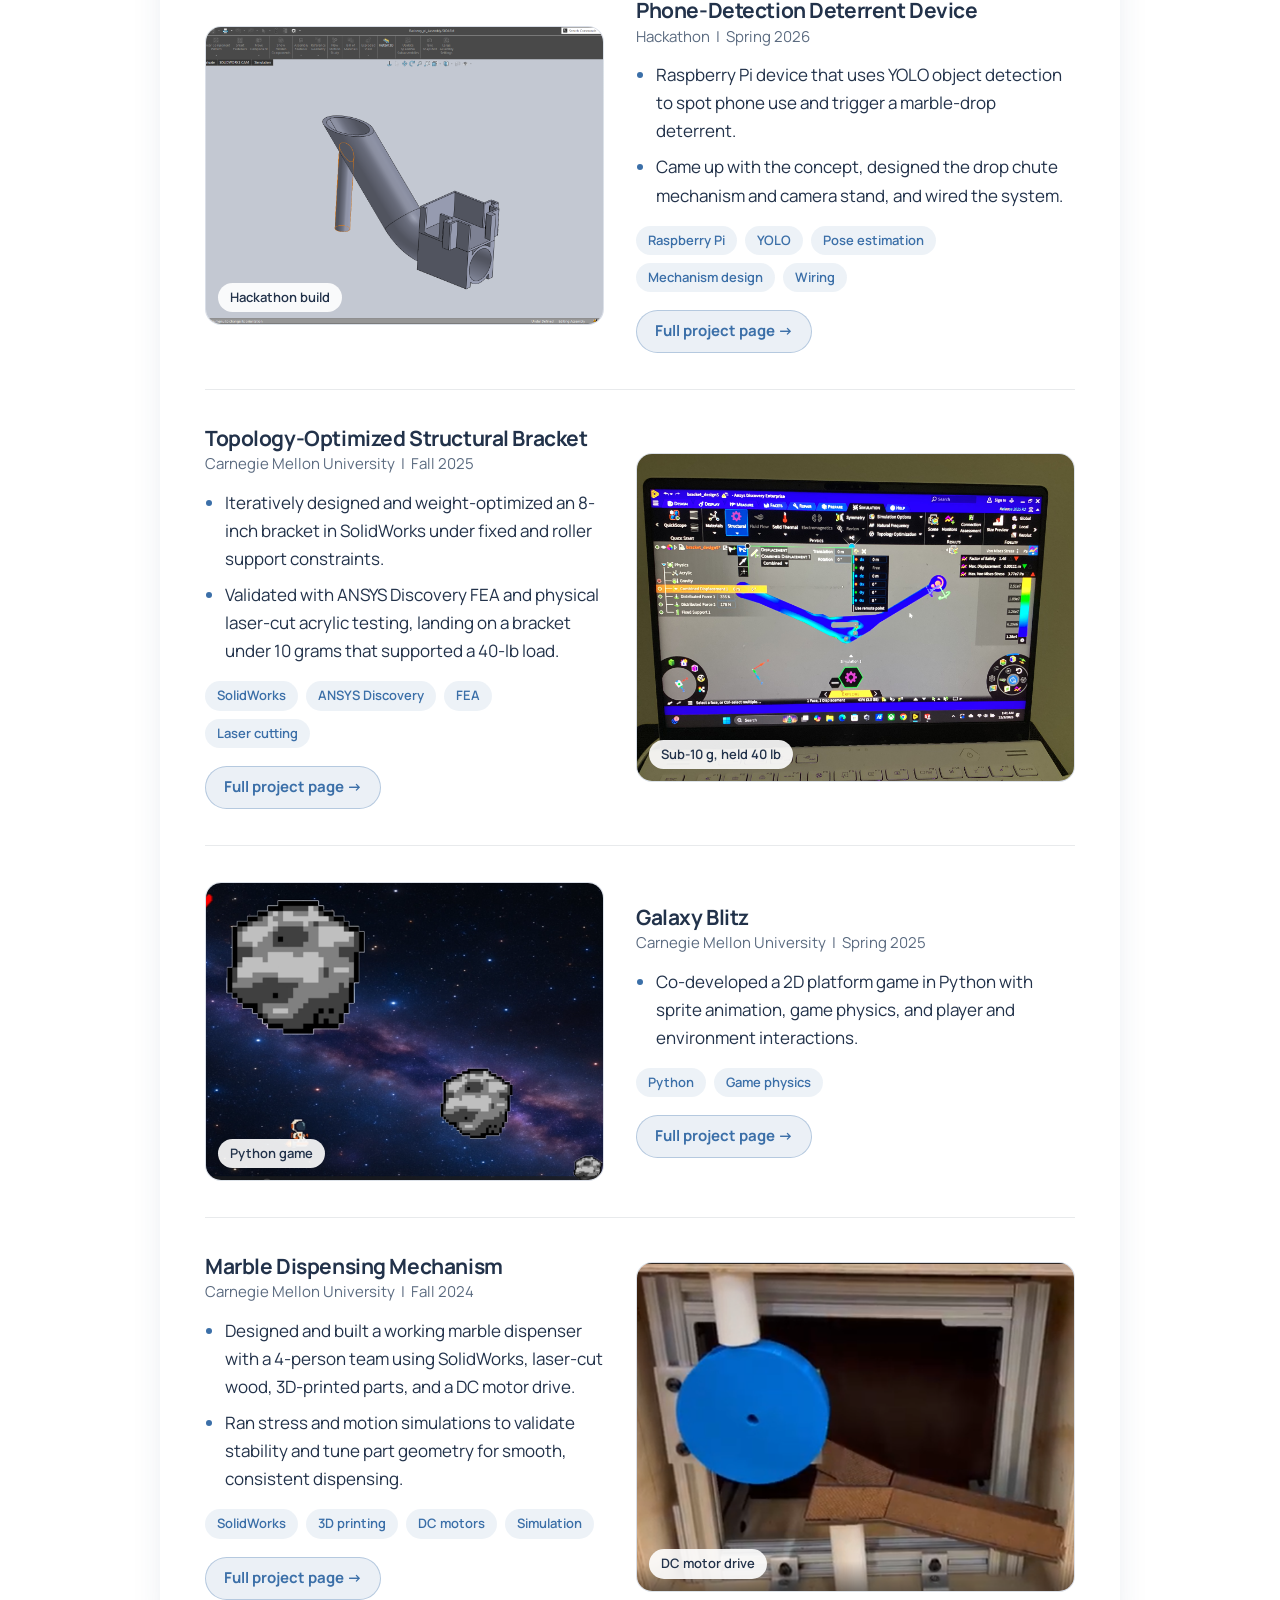
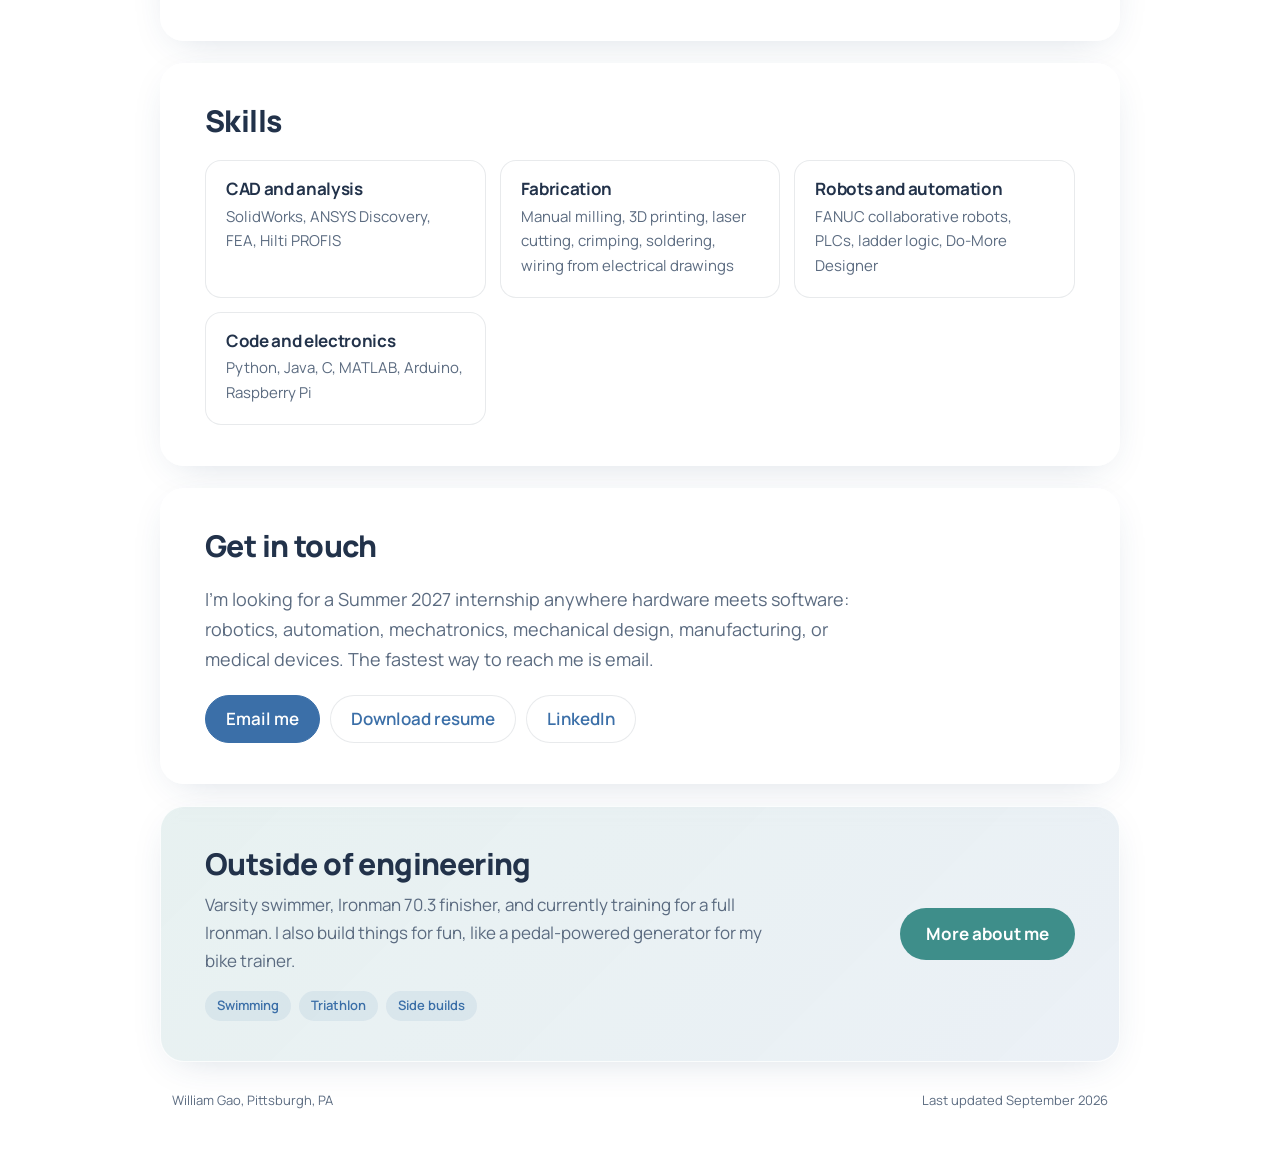
==== commit 52ac3a34: "dfg" ====
--- a/index.html
+++ b/index.html
@@ -61,7 +61,7 @@
 
     <article class="job">
       <div class="job-head">
-        <h3>Teaching Assistant for Physics I, University</h3>
+        <h3>Teaching Assistant for Physics I, Carnegie Mellon University</h3>
         <span class="meta">Pittsburgh, PA &nbsp;|&nbsp; Aug to Dec 2025</span>
       </div>
       <ul class="points">
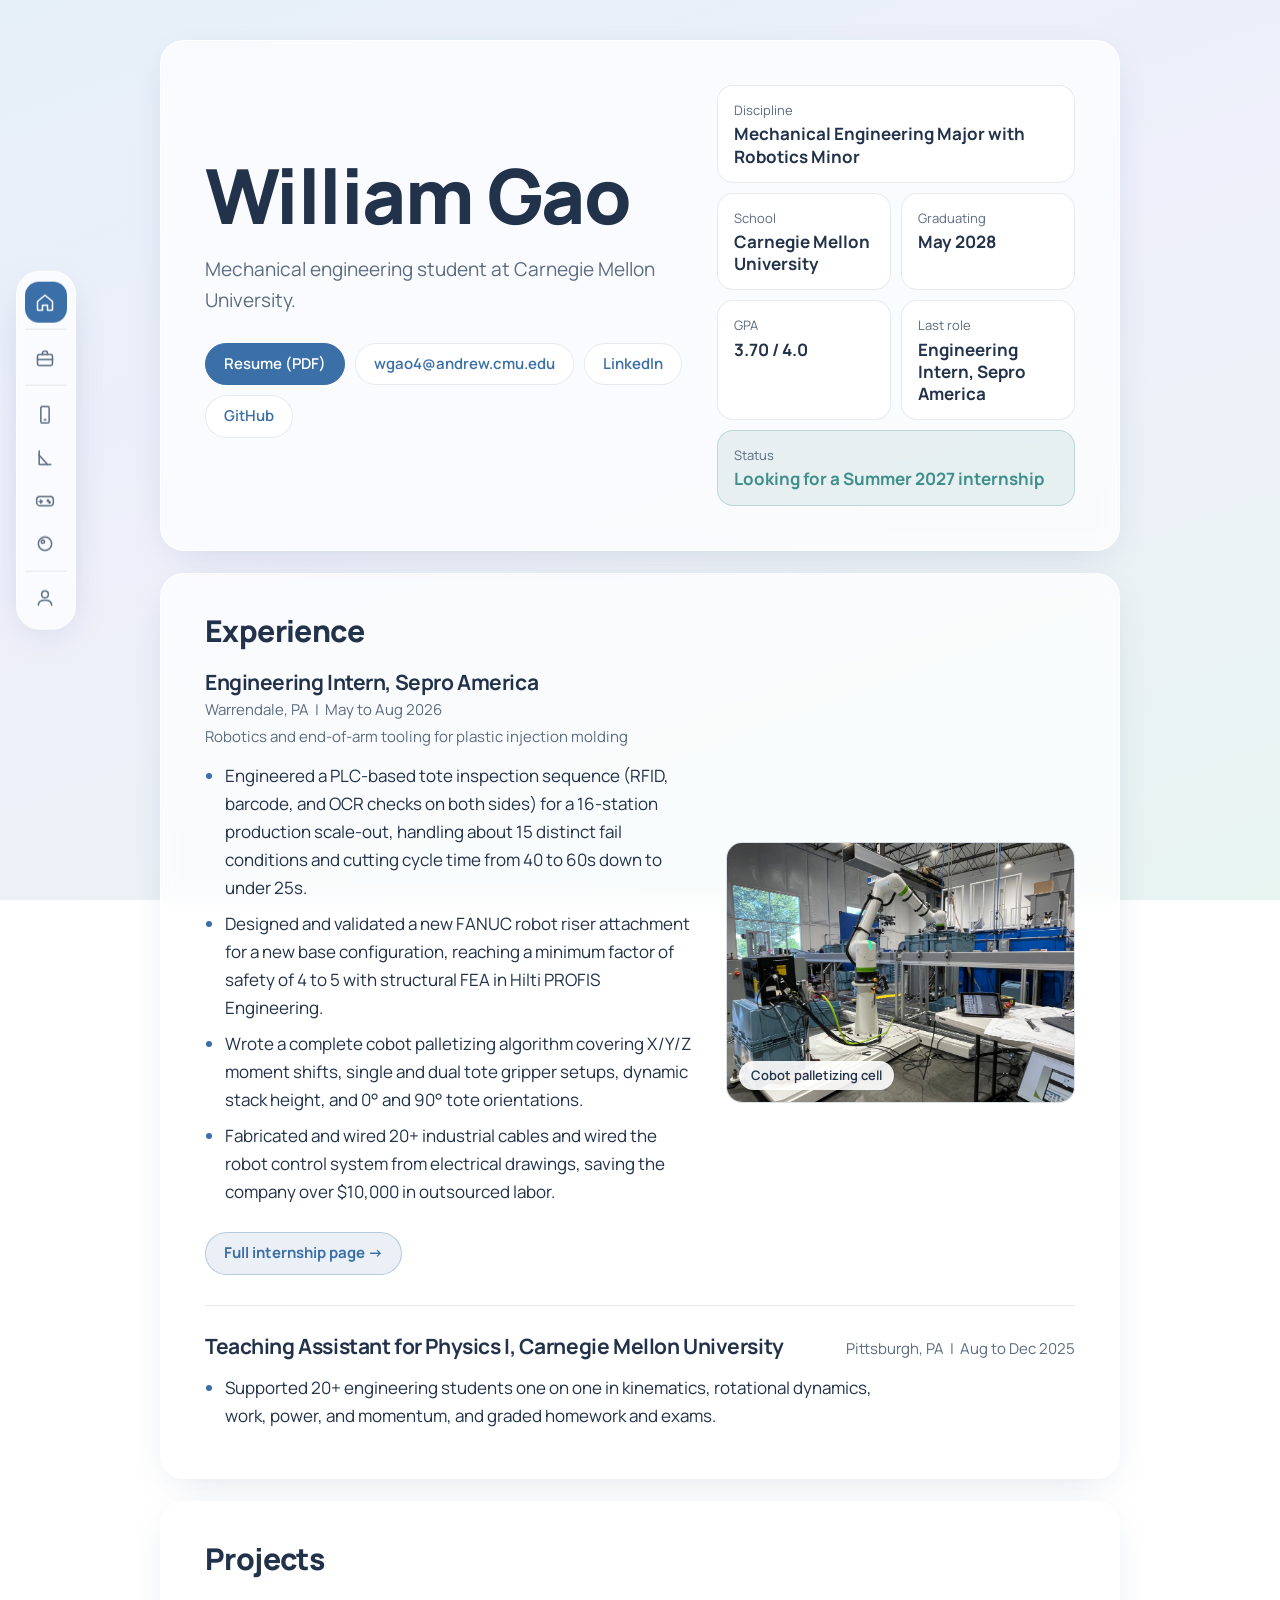
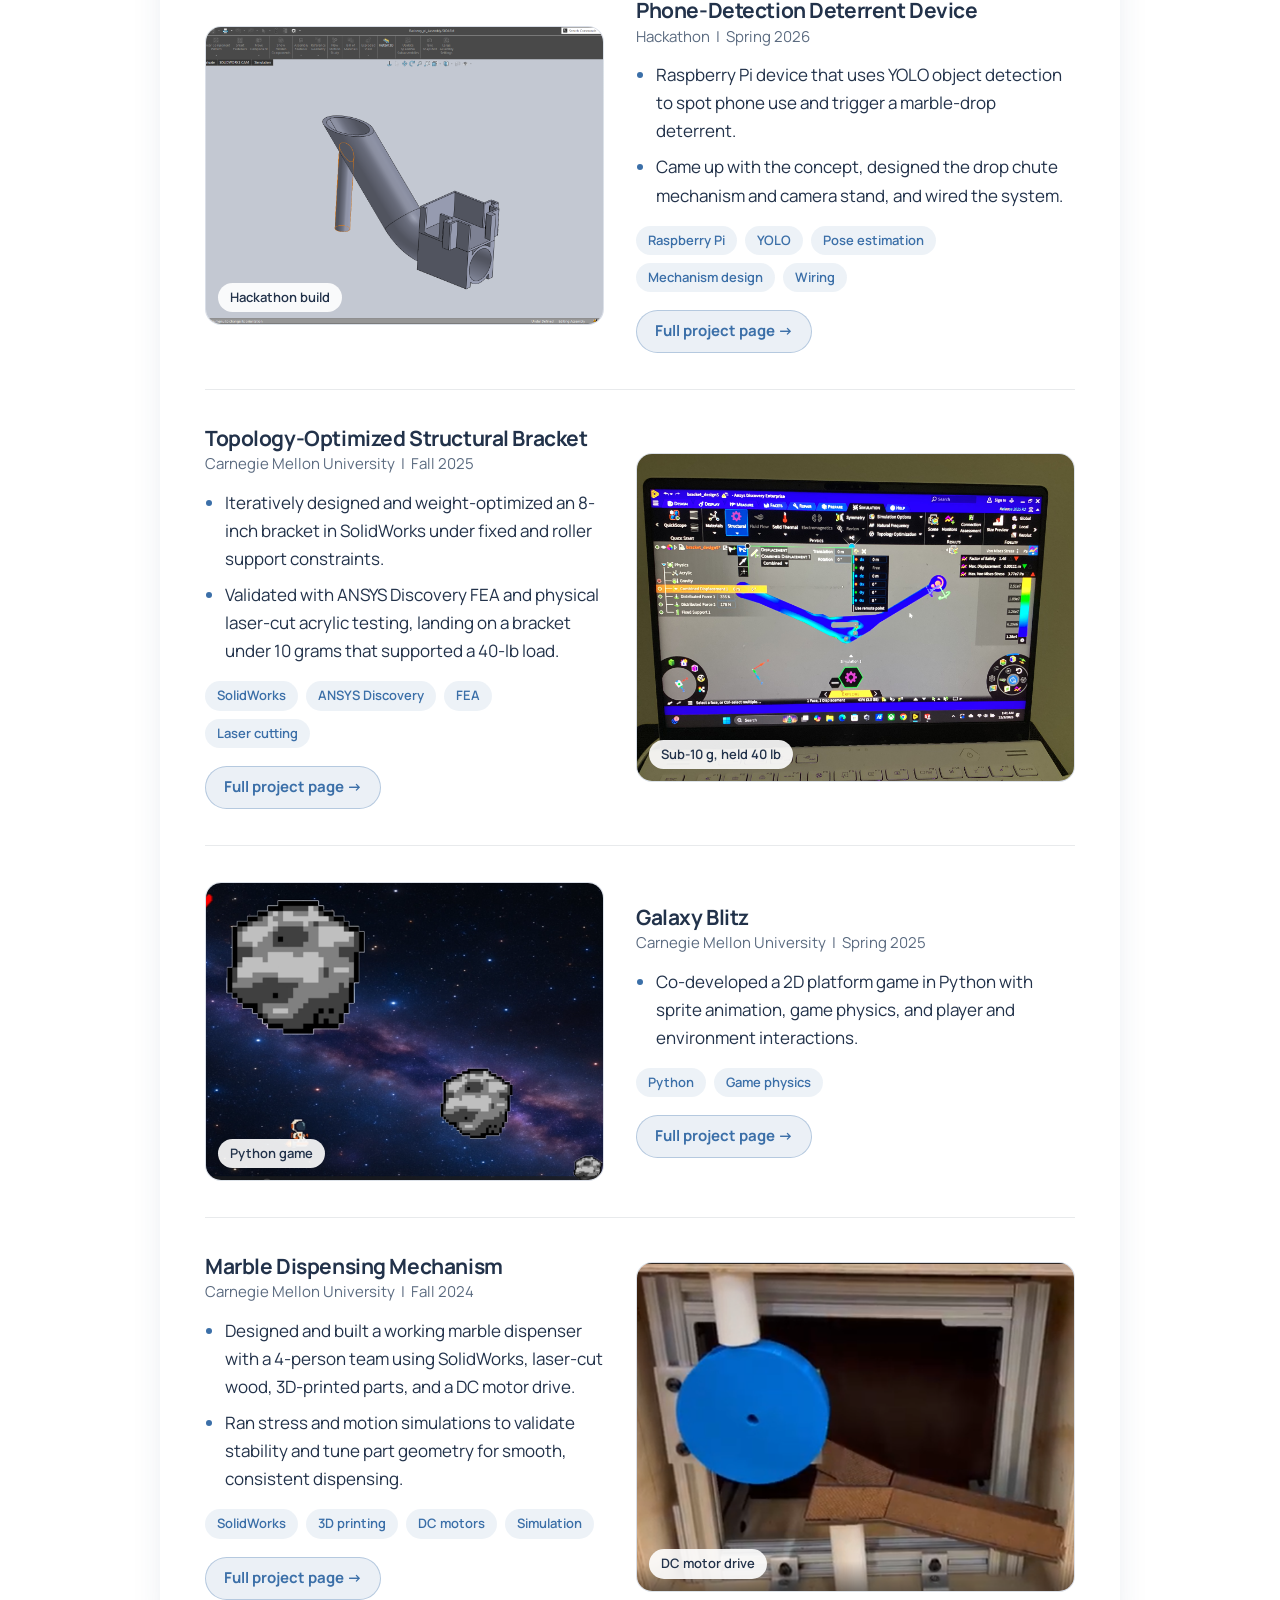
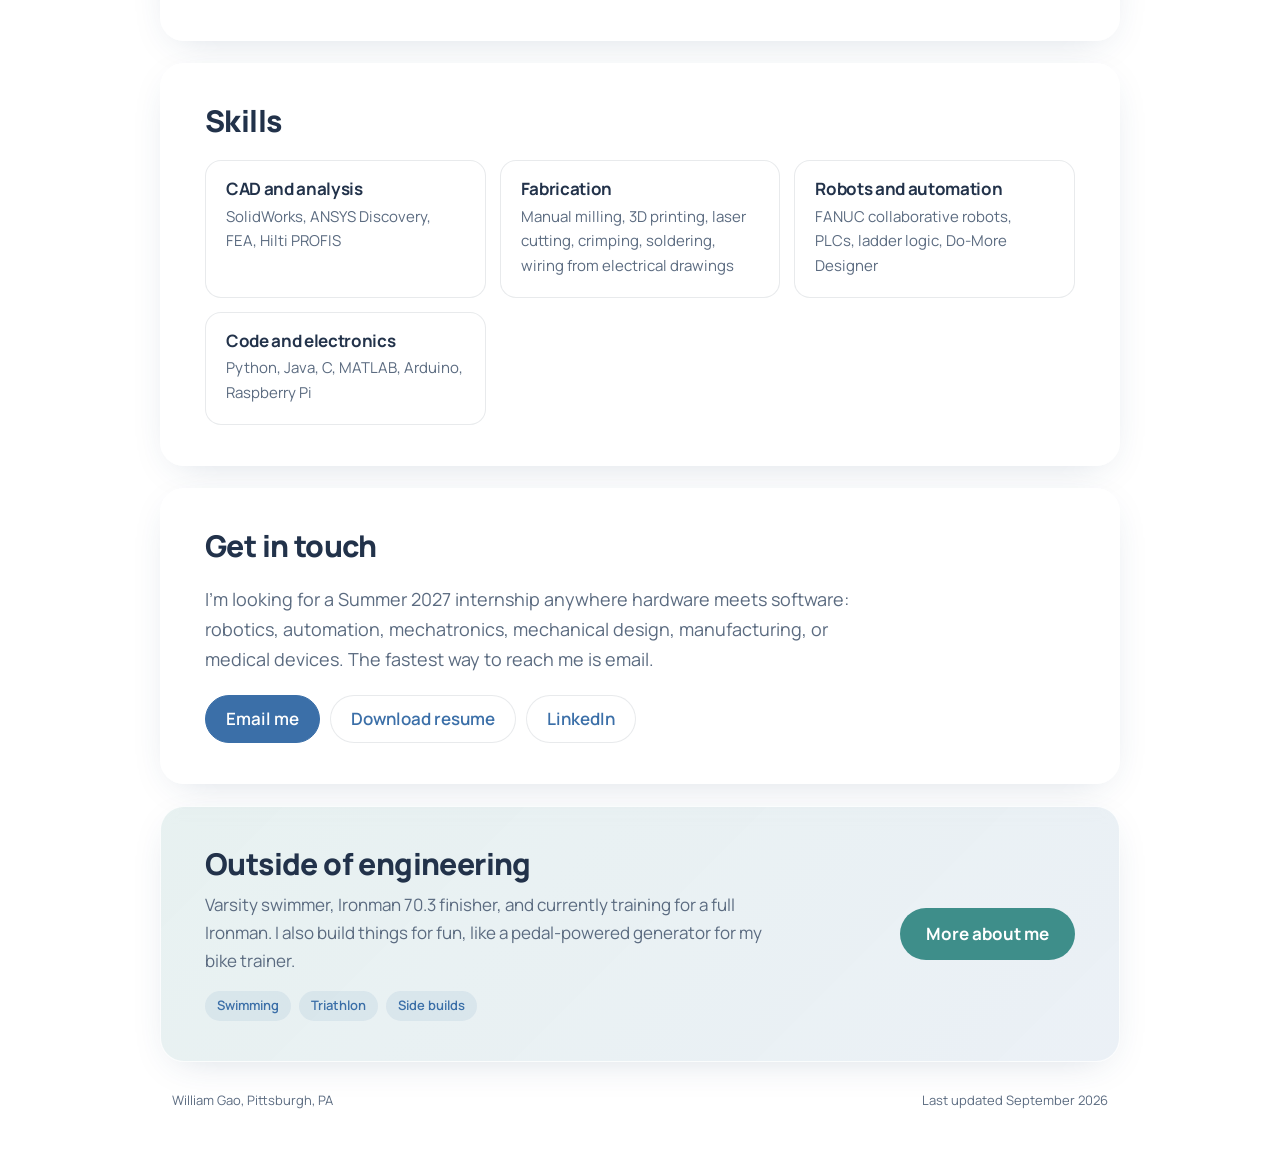
==== commit f04614cf: "sdf" ====
--- a/index.html
+++ b/index.html
@@ -181,5 +181,5 @@
     <span>Last updated September 2026</span>
   </footer>
 </main>
-</body>
+<script src="nav.js"></script></body>
 </html>
--- a/style.css
+++ b/style.css
@@ -211,4 +211,53 @@
 
 /* Let video boxes hug the video instead of stretching to match photos */
 .gallery { align-items: start; }
-.fig:has(video):not(.missing) { background: transparent; border: none; }+.fig:has(video):not(.missing) { background: transparent; border: none; }
+
+
+/* Sidebar navigation (built by nav.js) */
+.sidenav {
+  position: fixed; left: 16px; top: 50%; transform: translateY(-50%); z-index: 50;
+  width: 60px; max-height: calc(100vh - 32px); overflow: hidden auto;
+  display: flex; flex-direction: column; gap: 6px; padding: 10px 8px;
+  background: var(--card); border: 1px solid rgba(255, 255, 255, 0.8); border-radius: var(--radius-lg);
+  box-shadow: 0 10px 40px -18px rgba(40, 70, 110, 0.35);
+  backdrop-filter: blur(10px); -webkit-backdrop-filter: blur(10px);
+  transition: width 0.2s ease;
+}
+.sidenav:hover, .sidenav:focus-within { width: 220px; background: rgba(255, 255, 255, 0.96); }
+.sidenav-group { display: flex; flex-direction: column; gap: 2px; }
+.sidenav-group + .sidenav-group { border-top: 1px solid var(--hairline); padding-top: 6px; }
+.sidenav-heading {
+  font-size: 12px; font-weight: 700; color: var(--text-soft); padding: 2px 10px 4px;
+  white-space: nowrap; height: 0; overflow: hidden; opacity: 0; padding-top: 0; padding-bottom: 0;
+  transition: opacity 0.15s ease;
+}
+.sidenav:hover .sidenav-heading, .sidenav:focus-within .sidenav-heading { height: auto; opacity: 1; padding: 2px 10px 4px; }
+.sidenav a {
+  display: flex; align-items: center; gap: 12px; padding: 9px 10px; border-radius: 14px;
+  color: var(--text-soft); font-weight: 600; font-size: 14px; white-space: nowrap;
+}
+.sidenav a:hover { background: rgba(59, 111, 168, 0.10); color: var(--accent); text-decoration: none; }
+.sidenav a.current { background: var(--accent); color: #fff; }
+.sidenav svg { flex-shrink: 0; width: 20px; height: 20px; fill: none; stroke: currentColor; stroke-width: 1.8; stroke-linecap: round; stroke-linejoin: round; }
+.sidenav-label { opacity: 0; transition: opacity 0.15s ease; }
+.sidenav:hover .sidenav-label, .sidenav:focus-within .sidenav-label { opacity: 1; }
+
+/* Keep page content clear of the sidebar on medium screens */
+@media (min-width: 761px) and (max-width: 1180px) {
+  .sheet { margin-left: 92px; }
+}
+
+/* Phones: the sidebar becomes a bar along the bottom */
+@media (max-width: 760px) {
+  .sidenav, .sidenav:hover, .sidenav:focus-within {
+    top: auto; bottom: 10px; left: 10px; right: 10px; transform: none; width: auto; max-height: none;
+    flex-direction: row; justify-content: space-between; padding: 6px; overflow-x: auto;
+    background: rgba(255, 255, 255, 0.94);
+  }
+  .sidenav-group { flex-direction: row; }
+  .sidenav-group + .sidenav-group { border-top: none; padding-top: 0; border-left: 1px solid var(--hairline); padding-left: 4px; }
+  .sidenav-heading, .sidenav-label { display: none; }
+  .sidenav a { padding: 10px; }
+  body { padding-bottom: 80px; }
+}
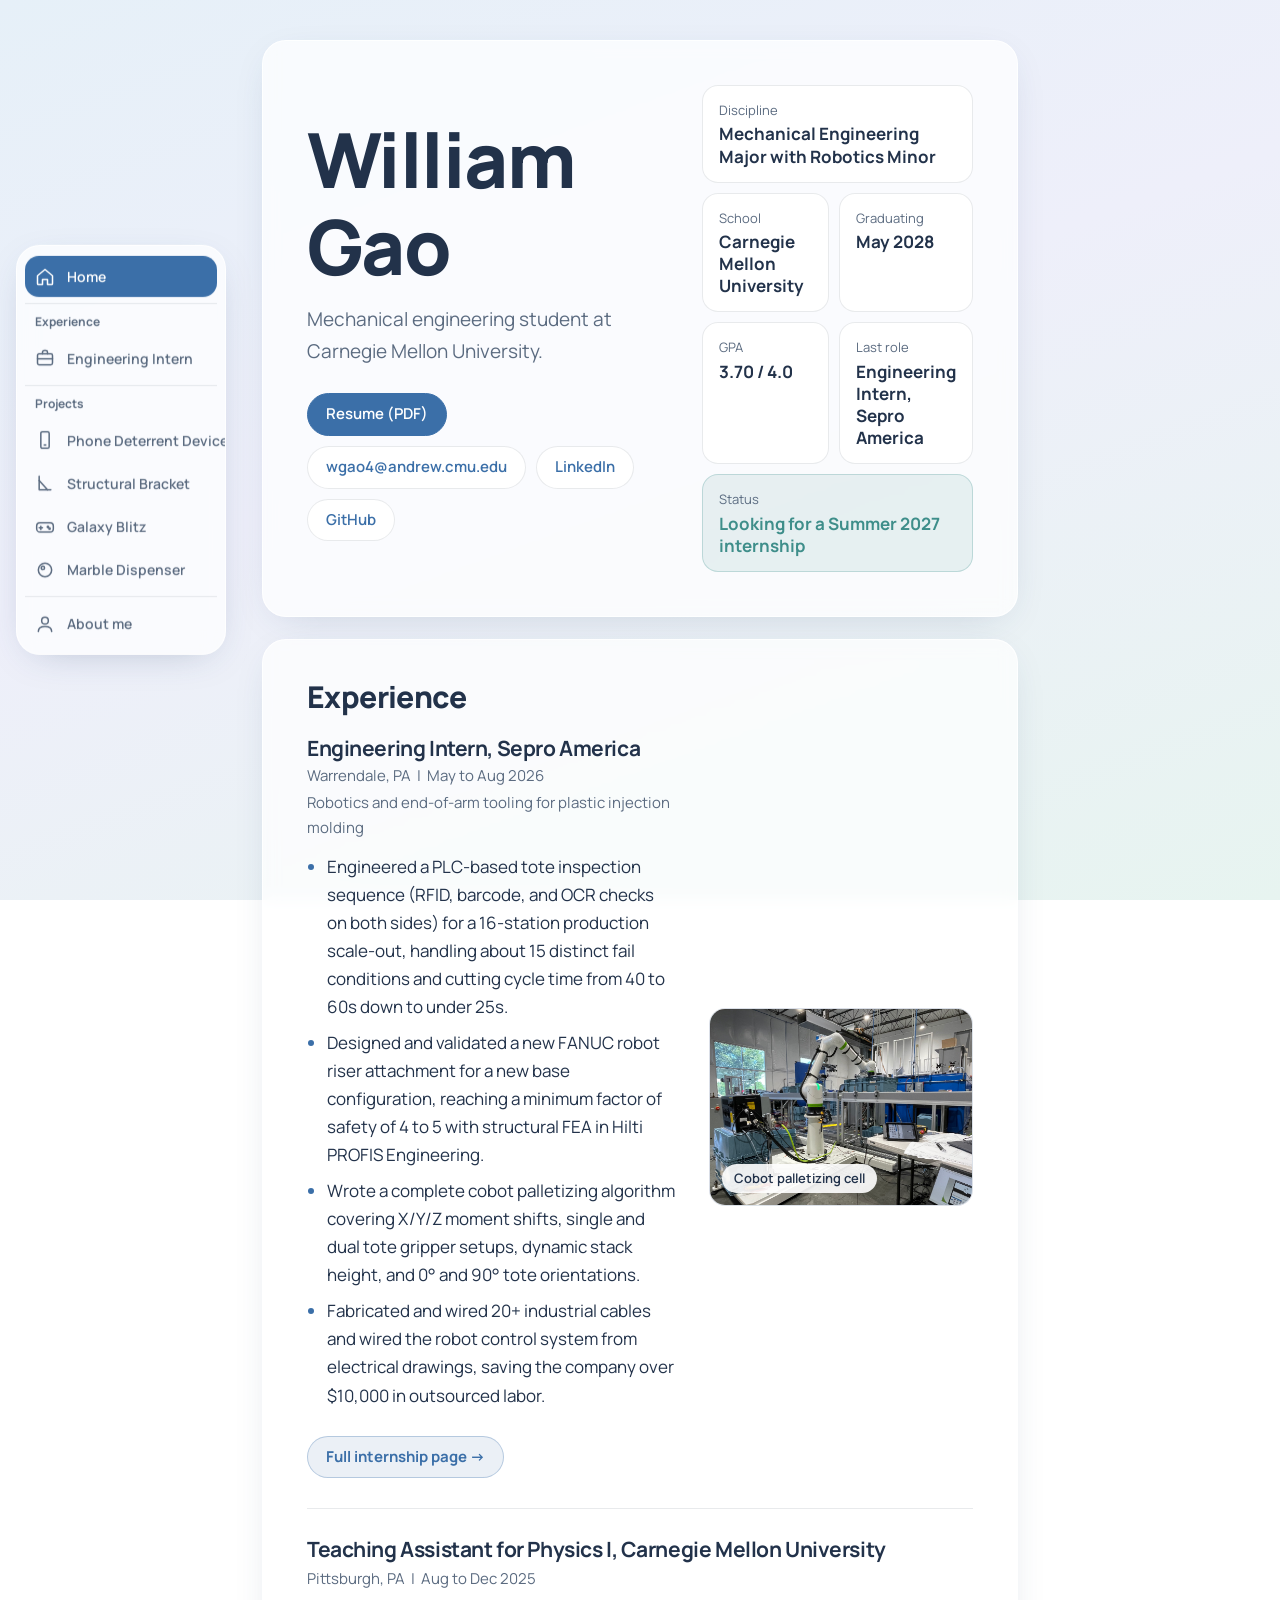
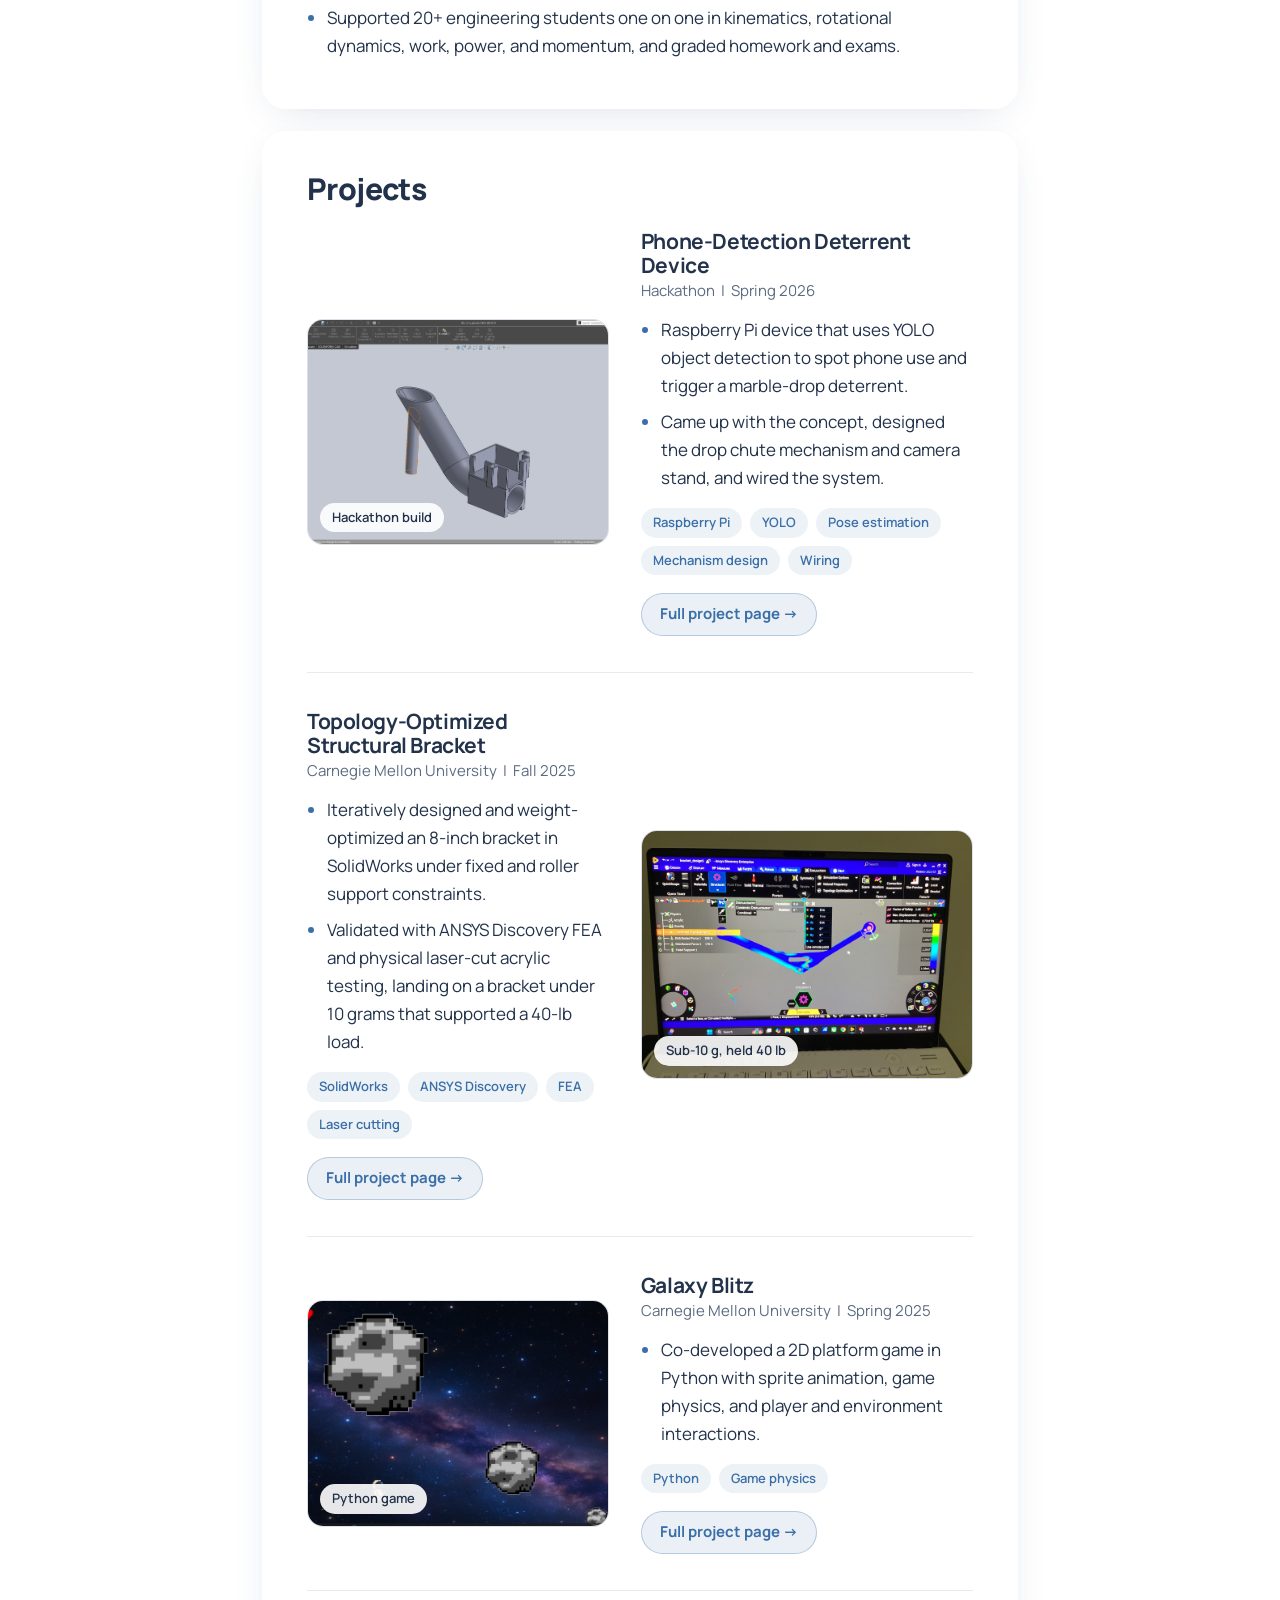
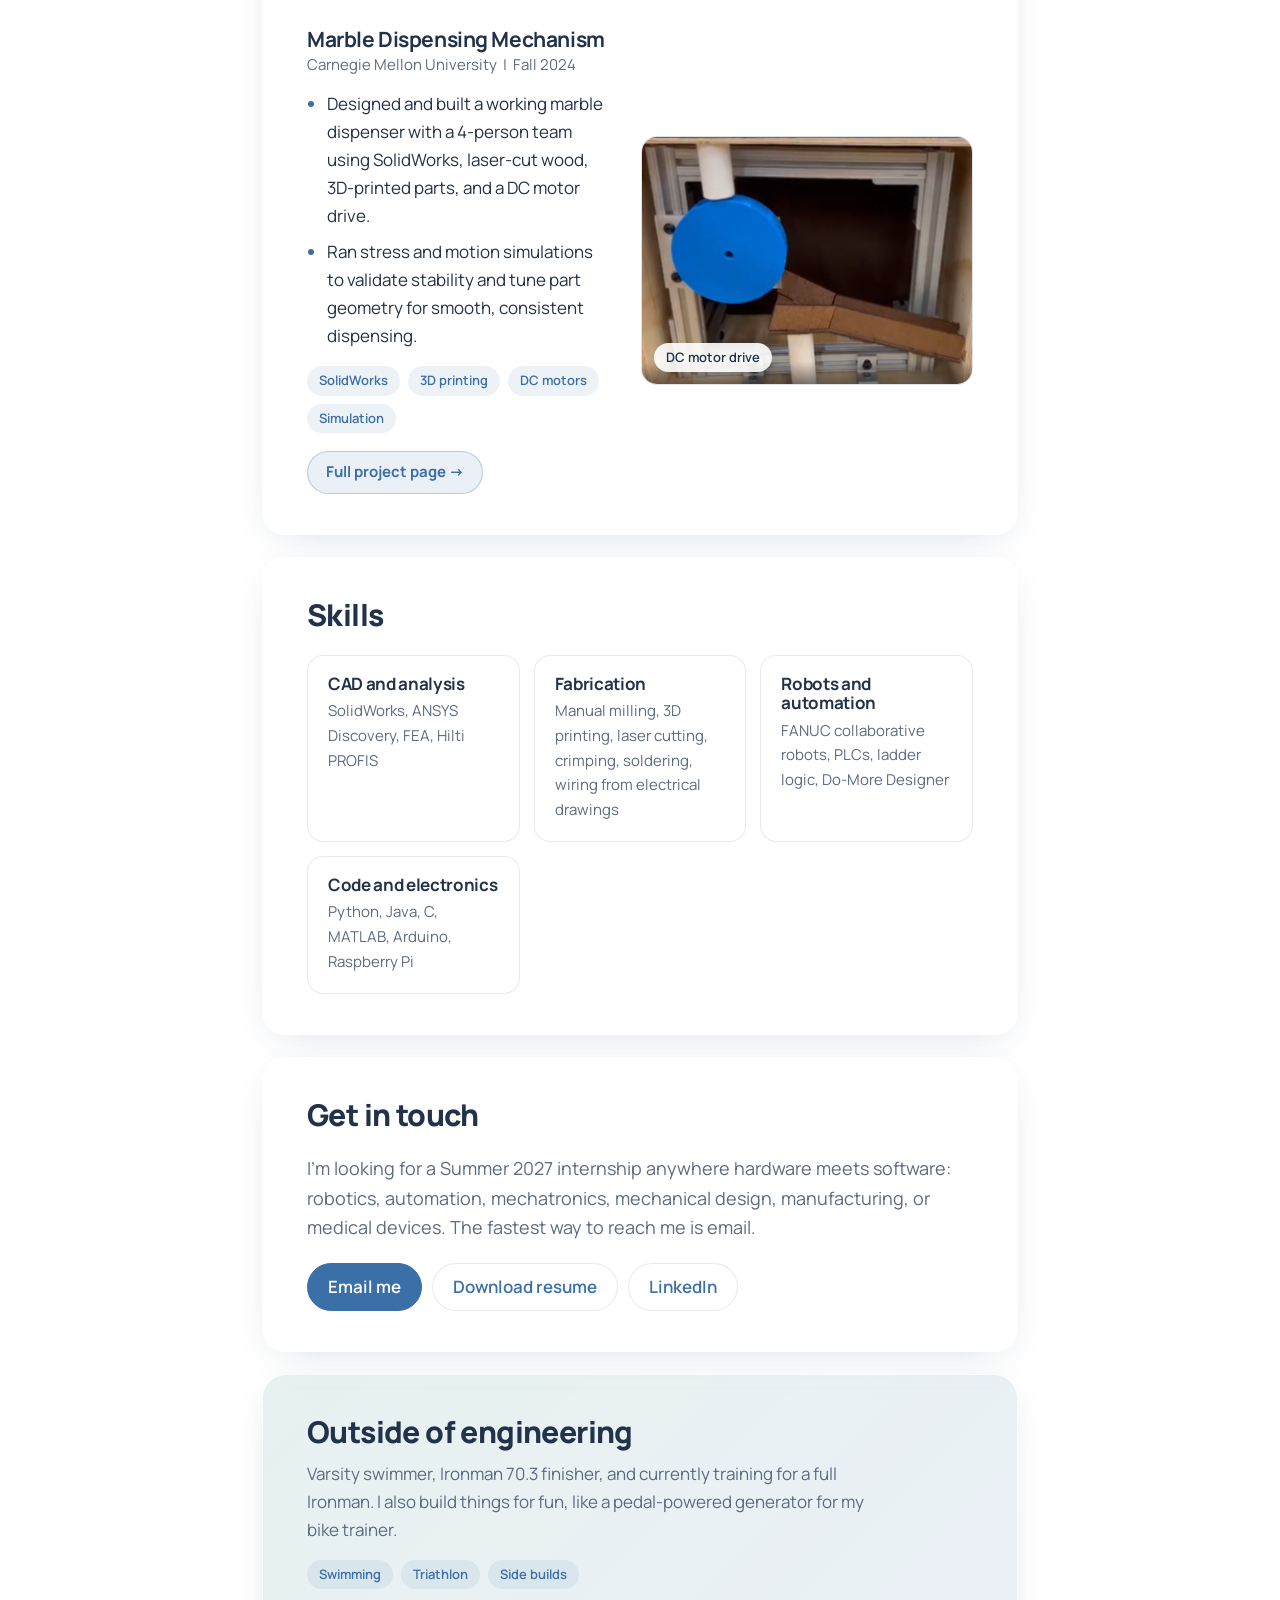
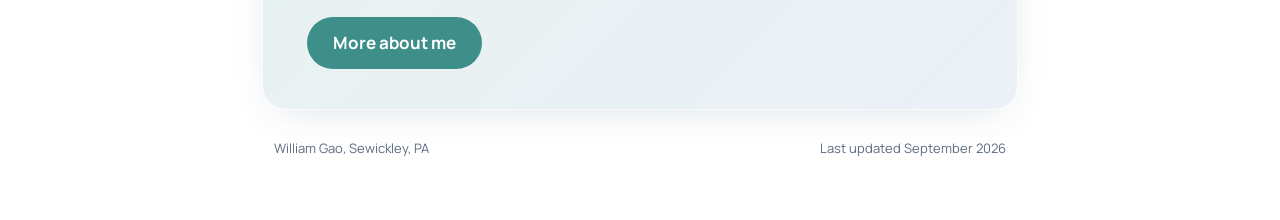
==== commit 21d8a8e0: "dfg" ====
--- a/index.html
+++ b/index.html
@@ -177,7 +177,7 @@
   </section>
 
   <footer>
-    <span>William Gao, Pittsburgh, PA</span>
+    <span>William Gao, Sewickley, PA</span>
     <span>Last updated September 2026</span>
   </footer>
 </main>
--- a/style.css
+++ b/style.css
@@ -217,22 +217,15 @@
 /* Sidebar navigation (built by nav.js) */
 .sidenav {
   position: fixed; left: 16px; top: 50%; transform: translateY(-50%); z-index: 50;
-  width: 60px; max-height: calc(100vh - 32px); overflow: hidden auto;
+  width: 210px; max-height: calc(100vh - 32px); overflow-y: auto;
   display: flex; flex-direction: column; gap: 6px; padding: 10px 8px;
   background: var(--card); border: 1px solid rgba(255, 255, 255, 0.8); border-radius: var(--radius-lg);
   box-shadow: 0 10px 40px -18px rgba(40, 70, 110, 0.35);
   backdrop-filter: blur(10px); -webkit-backdrop-filter: blur(10px);
-  transition: width 0.2s ease;
-}
-.sidenav:hover, .sidenav:focus-within { width: 220px; background: rgba(255, 255, 255, 0.96); }
+}
 .sidenav-group { display: flex; flex-direction: column; gap: 2px; }
 .sidenav-group + .sidenav-group { border-top: 1px solid var(--hairline); padding-top: 6px; }
-.sidenav-heading {
-  font-size: 12px; font-weight: 700; color: var(--text-soft); padding: 2px 10px 4px;
-  white-space: nowrap; height: 0; overflow: hidden; opacity: 0; padding-top: 0; padding-bottom: 0;
-  transition: opacity 0.15s ease;
-}
-.sidenav:hover .sidenav-heading, .sidenav:focus-within .sidenav-heading { height: auto; opacity: 1; padding: 2px 10px 4px; }
+.sidenav-heading { font-size: 12px; font-weight: 700; color: var(--text-soft); padding: 2px 10px 4px; }
 .sidenav a {
   display: flex; align-items: center; gap: 12px; padding: 9px 10px; border-radius: 14px;
   color: var(--text-soft); font-weight: 600; font-size: 14px; white-space: nowrap;
@@ -240,17 +233,19 @@
 .sidenav a:hover { background: rgba(59, 111, 168, 0.10); color: var(--accent); text-decoration: none; }
 .sidenav a.current { background: var(--accent); color: #fff; }
 .sidenav svg { flex-shrink: 0; width: 20px; height: 20px; fill: none; stroke: currentColor; stroke-width: 1.8; stroke-linecap: round; stroke-linejoin: round; }
-.sidenav-label { opacity: 0; transition: opacity 0.15s ease; }
-.sidenav:hover .sidenav-label, .sidenav:focus-within .sidenav-label { opacity: 1; }
-
-/* Keep page content clear of the sidebar on medium screens */
-@media (min-width: 761px) and (max-width: 1180px) {
-  .sheet { margin-left: 92px; }
-}
-
-/* Phones: the sidebar becomes a bar along the bottom */
-@media (max-width: 760px) {
-  .sidenav, .sidenav:hover, .sidenav:focus-within {
+
+/* Keep the page centered on the screen, with room for the sidebar on both sides */
+@media (min-width: 1200px) {
+  .sheet { max-width: min(1000px, calc(100vw - 484px)); }
+}
+/* Medium screens: not enough room to center, so nudge the page right of the sidebar */
+@media (min-width: 761px) and (max-width: 1199px) {
+  body { padding-left: 242px; }
+}
+
+/* Phones: the sidebar becomes an icon bar along the bottom */
+@media (max-width: 900px) {
+  .sidenav {
     top: auto; bottom: 10px; left: 10px; right: 10px; transform: none; width: auto; max-height: none;
     flex-direction: row; justify-content: space-between; padding: 6px; overflow-x: auto;
     background: rgba(255, 255, 255, 0.94);
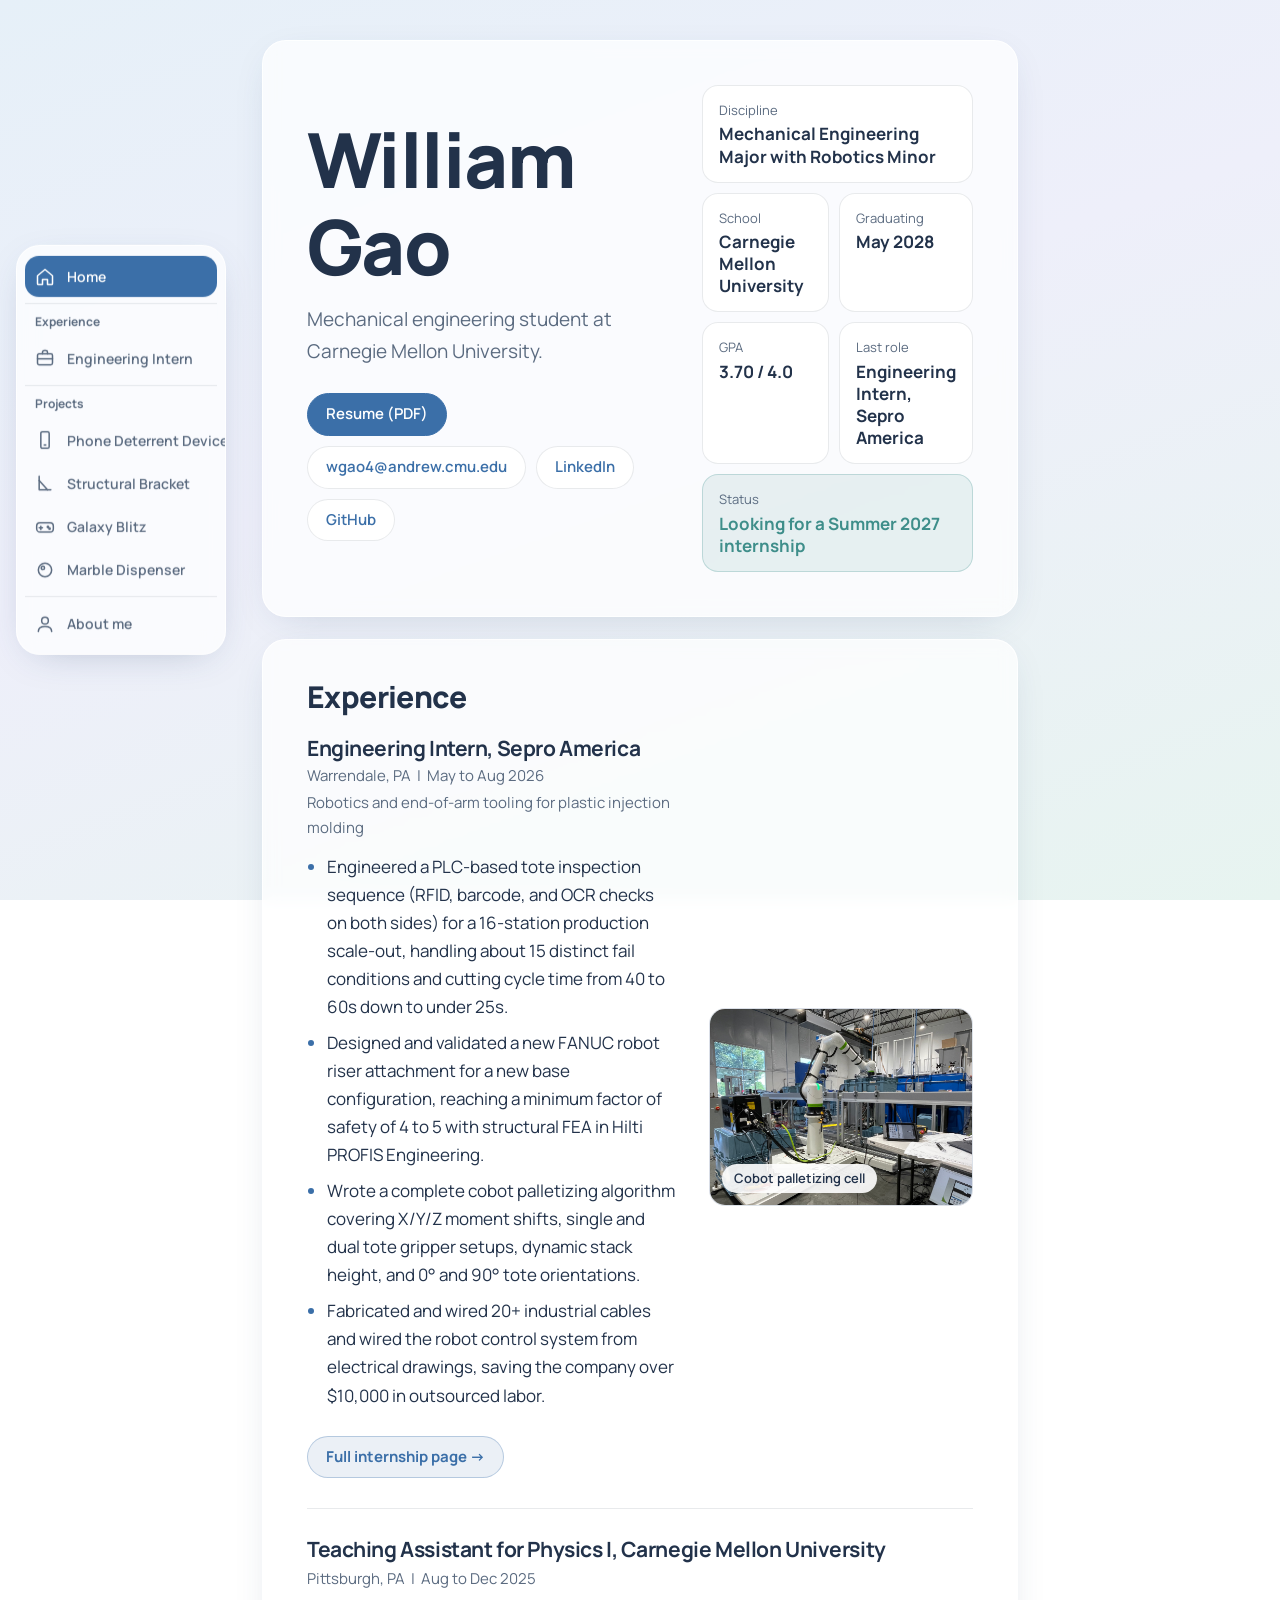
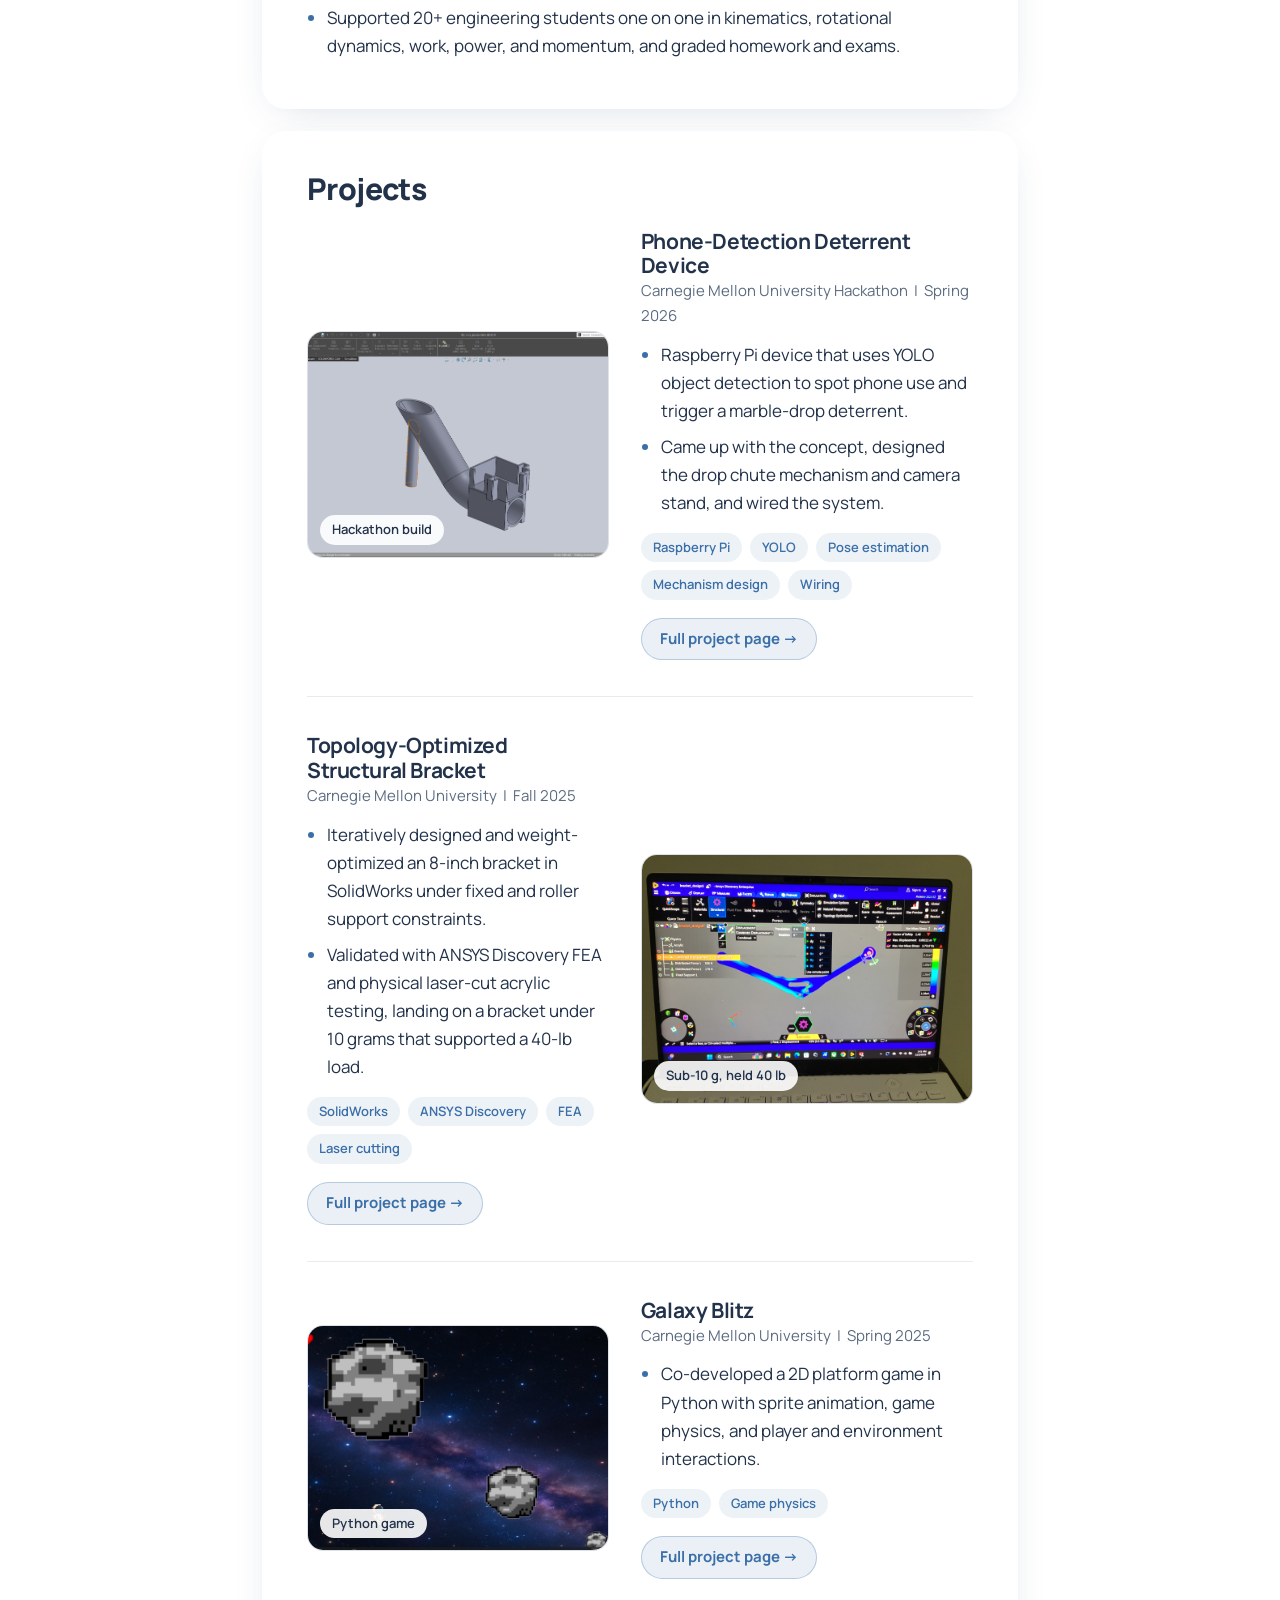
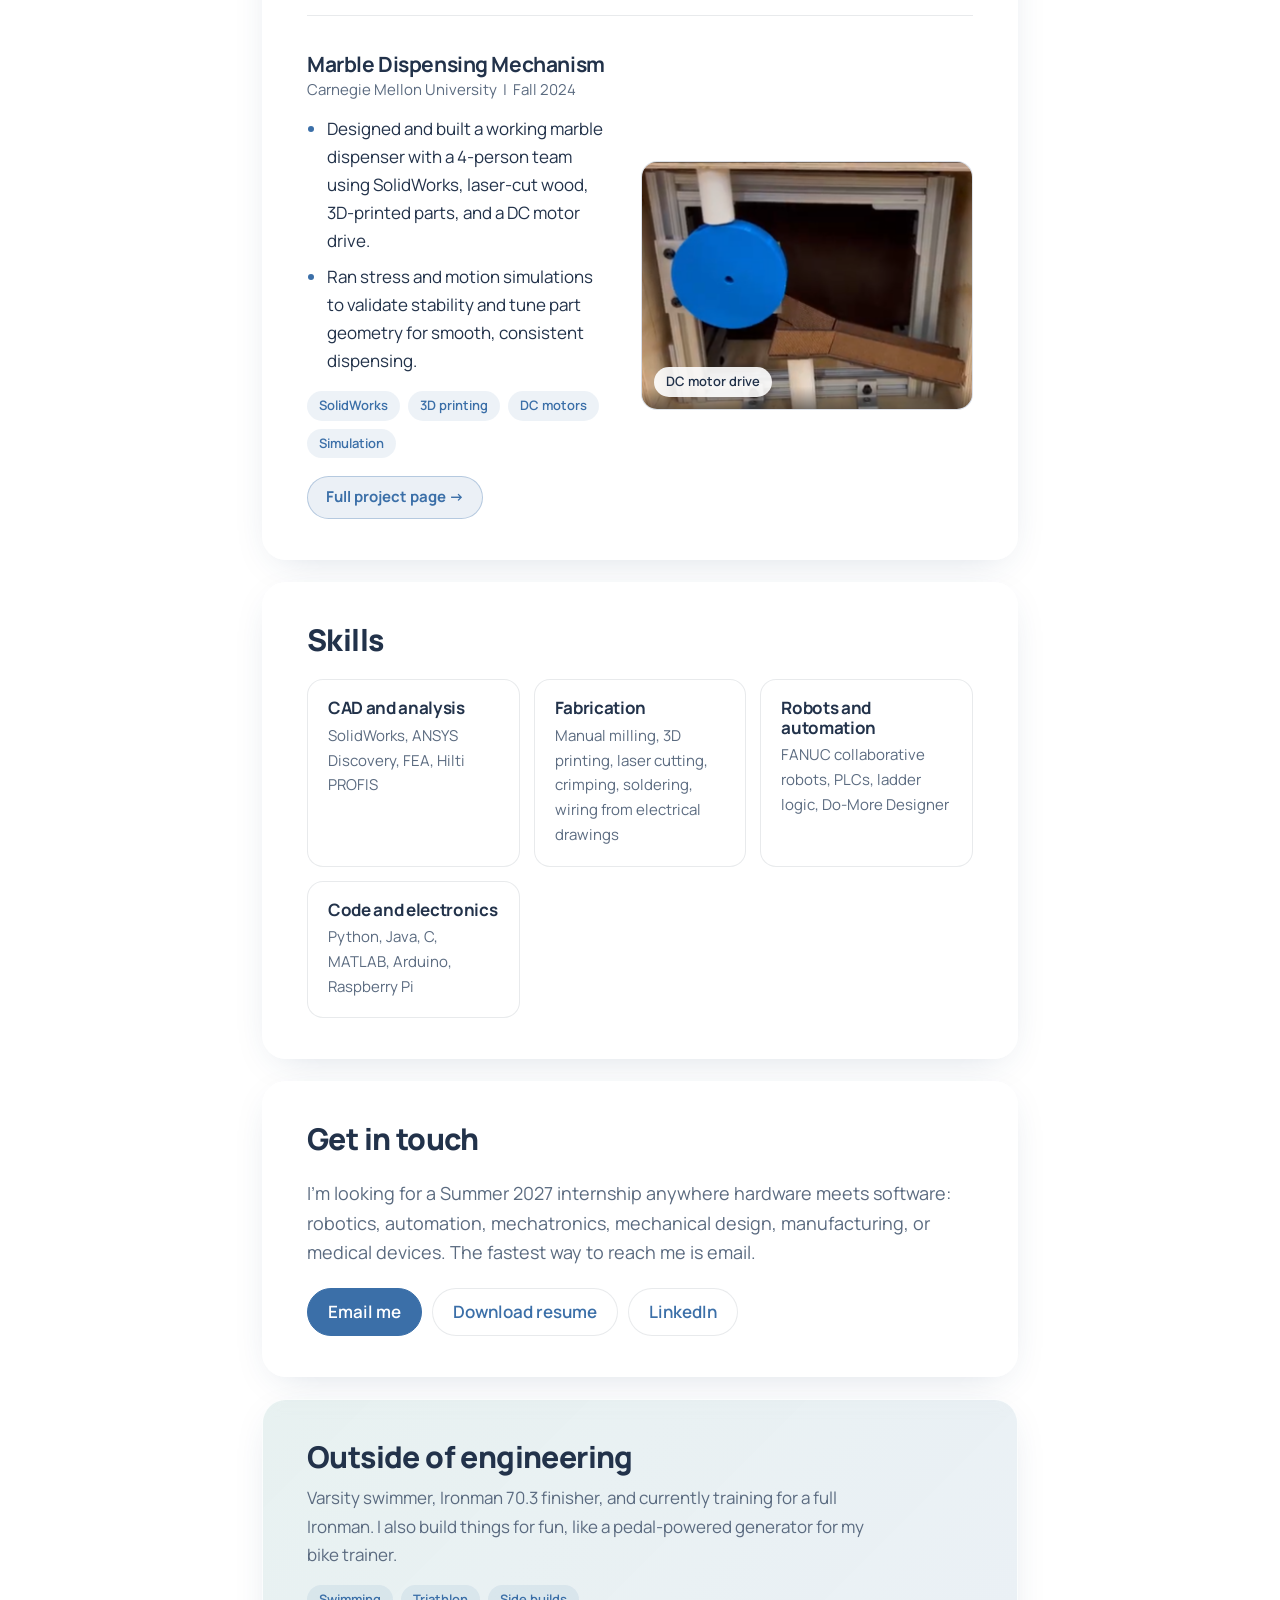
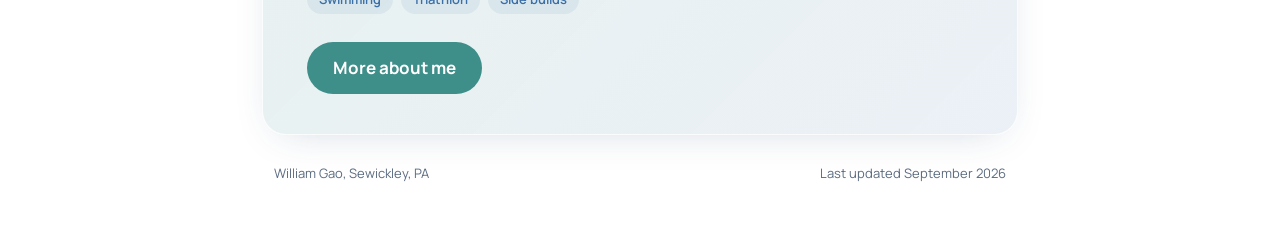
==== commit a5e16980: "asd" ====
--- a/index.html
+++ b/index.html
@@ -83,7 +83,7 @@
       </figure>
       <div>
         <h3><a href="projects/phone-deterrent.html">Phone-Detection Deterrent Device</a></h3>
-        <p class="meta">Hackathon &nbsp;|&nbsp; Spring 2026</p>
+        <p class="meta">Carnegie Mellon University Hackathon &nbsp;|&nbsp; Spring 2026</p>
         <ul class="points">
           <li>Raspberry Pi device that uses YOLO object detection to spot phone use and trigger a marble-drop deterrent.</li>
           <li>Came up with the concept, designed the drop chute mechanism and camera stand, and wired the system.</li>
--- a/style.css
+++ b/style.css
@@ -244,7 +244,7 @@
 }
 
 /* Phones: the sidebar becomes an icon bar along the bottom */
-@media (max-width: 900px) {
+@media (max-width: 1000px) {
   .sidenav {
     top: auto; bottom: 10px; left: 10px; right: 10px; transform: none; width: auto; max-height: none;
     flex-direction: row; justify-content: space-between; padding: 6px; overflow-x: auto;
